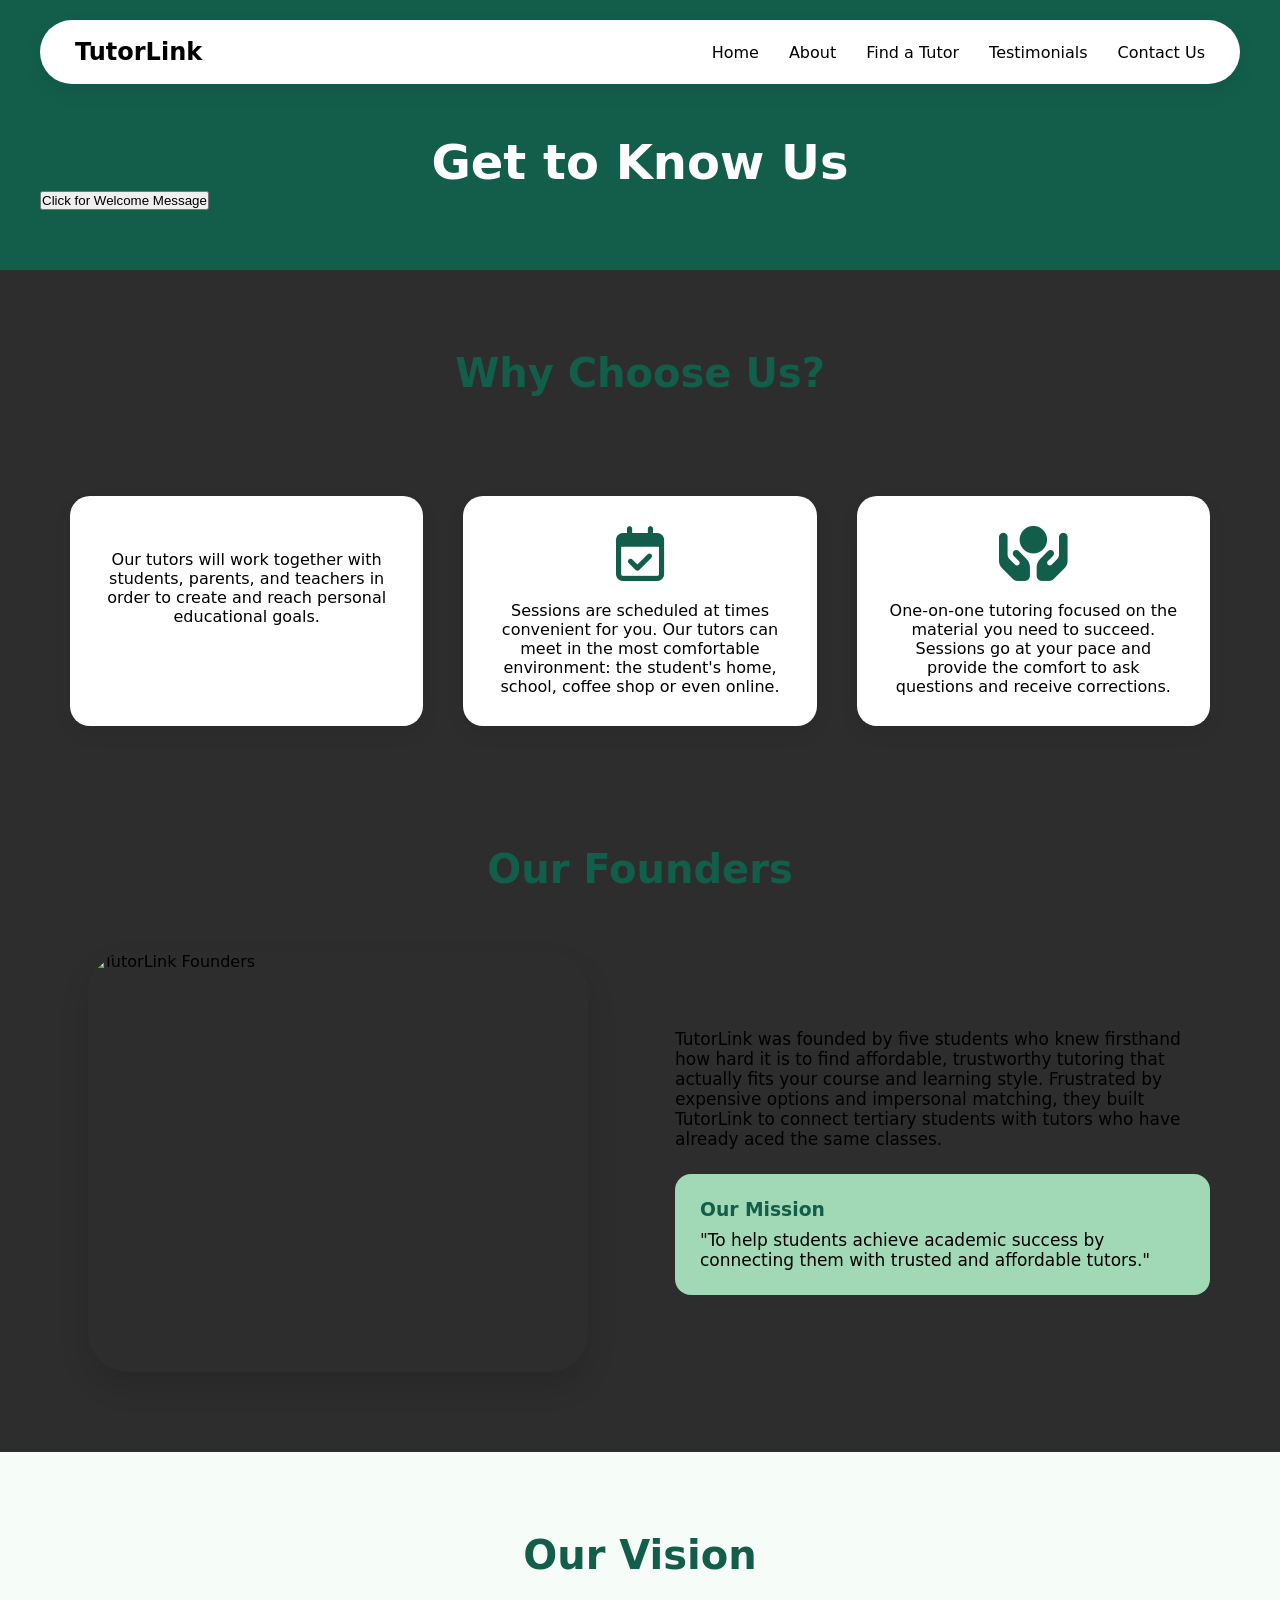
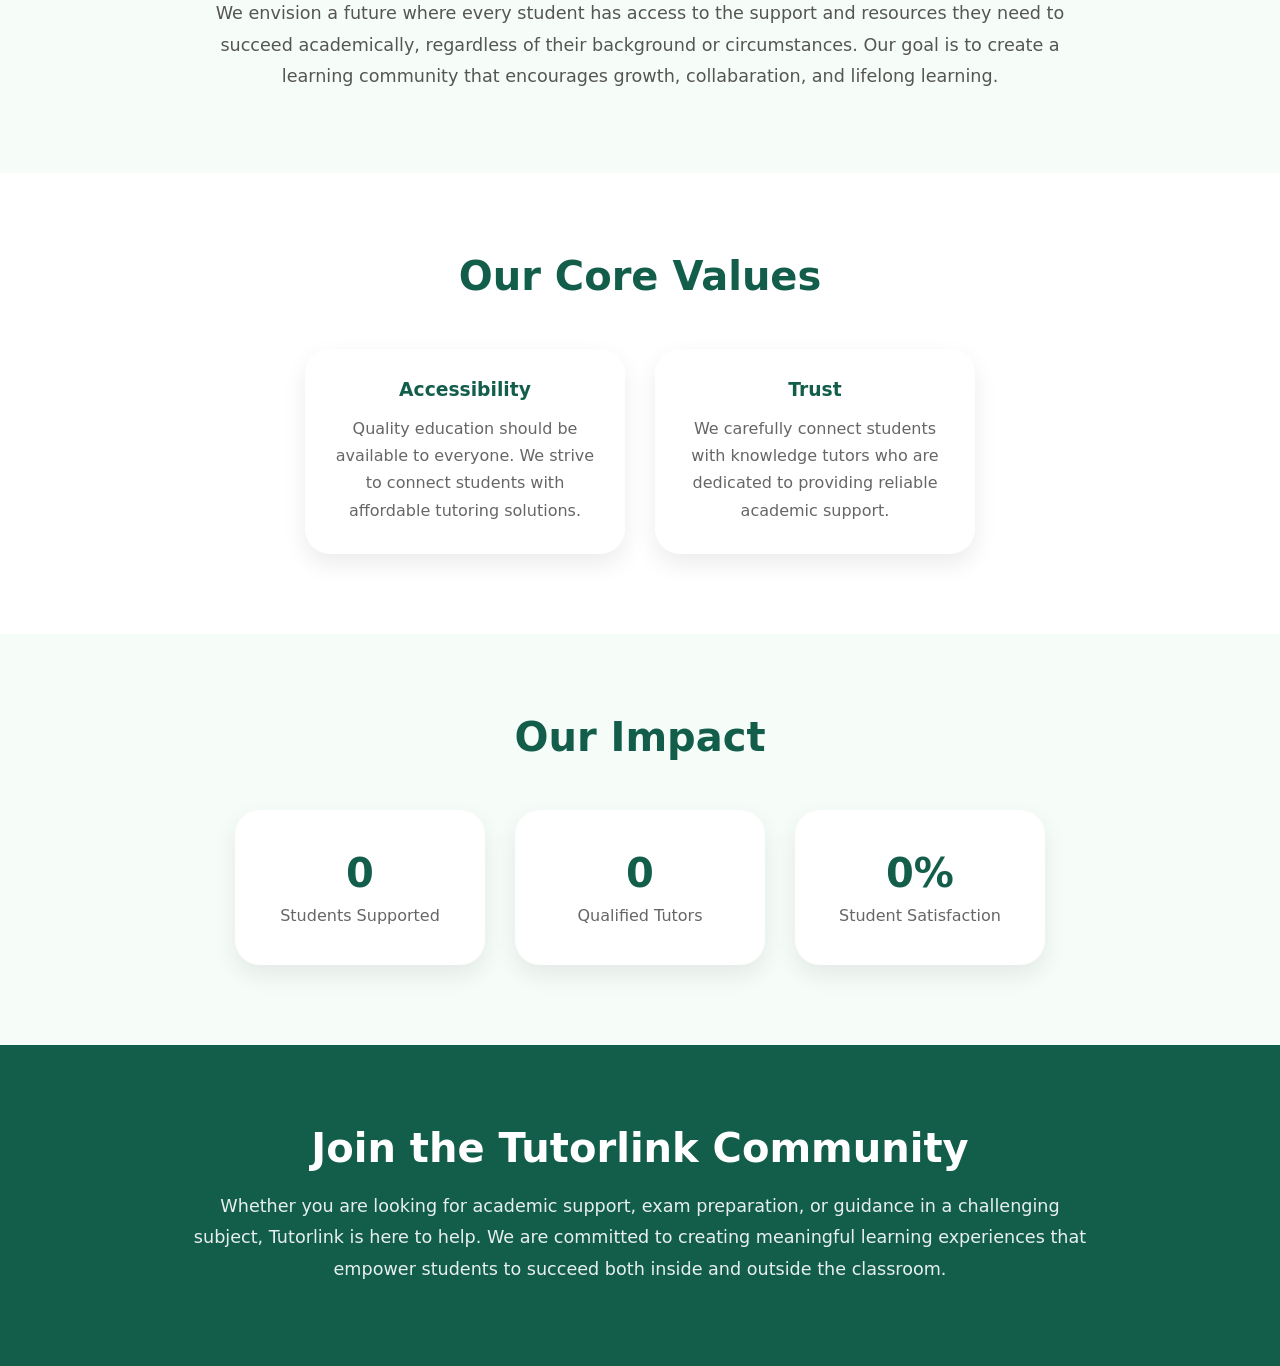
==== aboutUs.html @ 3f9f82fd "Updated aboutUs.html and style.css files" ====
<!doctype html>
<html lang="en">

<head>
  <meta charset="UTF-8" />
  <meta name="viewport" content="width=device-width, initial-scale=1.0" />
  <title>About Us - TutorLink</title>
  <link rel="stylesheet" href="css/style.css" />
  <link rel="stylesheet" href="https://cdnjs.cloudflare.com/ajax/libs/font-awesome/6.5.1/css/all.min.css" />
</head>

<body class="body-au">
  <!-- HEADER -->
  <header class="hero-au">
    <nav class="navbar-au">
      <div class="logo-au">TutorLink</div>

      <ul class="nav-links-au">
        <li><a href="index.html">Home</a></li>
        <li><a href="aboutUs.html">About</a></li>
        <li><a href="findATutor.html">Find a Tutor</a></li>
        <li><a href="testimonials.html">Testimonials</a></li>
        <li><a href="contactUs.html">Contact Us</a></li>
      </ul>
    </nav>

    <h1>Get to Know Us</h1>

    <button class="welcome-btn-au" onclick="showWelcome()">
      Click for Welcome Message
    </button>

  </header>

  <!-- WHY CHOOSE US -->
  <section class="why-us-au">
    <h2>Why Choose Us?</h2>


    <div class="feature-au">
      <i class="fa-solid fa-head-side-brain"></i>
      <p>
        Our tutors will work together with students, parents, and teachers
        in order to create and reach personal educational goals.
      </p>
    </div>

    <div class="feature-au">
      <i class="fa-regular fa-calendar-check"></i>
      <p>
        Sessions are scheduled at times convenient for you. Our tutors can
        meet in the most comfortable environment: the student's home,
        school, coffee shop or even online.
      </p>
    </div>

    <div class="feature-au">
      <i class="fa-solid fa-hands-holding-circle"></i>
      <p>
        One-on-one tutoring focused on the material you need to succeed.
        Sessions go at your pace and provide the comfort to ask questions
        and receive corrections.
      </p>
    </div>
    </div>
  </section>

  <!-- FOUNDERS -->
  <section class="founders-au">
    <h2>Our Founders</h2>

    <div class="founders-content-au">
      <div class="image-blob-au">
        <img src="C:\Users\Trainee\Pictures\660da7a9-98ba-413e-b1fc-060568a67aa6.jpg" alt="TutorLink Founders">
      </div>

      <div class="founder-text-au">
        <p>
          TutorLink was founded by five students who knew firsthand how hard
          it is to find affordable, trustworthy tutoring that actually fits
          your course and learning style. Frustrated by expensive options and
          impersonal matching, they built TutorLink to connect tertiary
          students with tutors who have already aced the same classes.
        </p>

        <div class="mission-box-au">
          <h3>Our Mission</h3>
          <p>
            "To help students achieve academic success by connecting them with
            trusted and affordable tutors."
          </p>
        </div>
      </div>
    </div>
  </section>

  <section class="vision-au hidden-au">
    <h2>Our Vision</h2>

    <p>
      We envision a future where every student has access to the support
      and resources they need to succeed academically, regardless of their
      background or circumstances. Our goal is to create a learning
      community that encourages growth, collabaration, and lifelong
      learning.
    </p>
  </section>

  <section class="values-au hidden-au">
    <h2>Our Core Values</h2>

    <div class="value-card-au" id="accessibility-au">
      <h3>Accessibility</h3>
      <p>
        Quality education should be available to everyone. We strive to
        connect students with affordable tutoring solutions.
      </p>
    </div>

    <div class="value-card-au" id="trust-au">
      <h3>Trust</h3>
      <p>
        We carefully connect students with knowledge tutors who are
        dedicated to providing reliable academic support.
      </p>
    </div>
  </section>

  <section class="impact-au">
    <h2>Our Impact</h2>

    <div class="stats-au">

      <div class="stat-au">
        <h3 id="students-au">0</h3>
        <p>Students Supported</p>
      </div>

      <div class="stat-au">
        <h3 id="tutors-au">0</h3>
        <p>Qualified Tutors</p>
      </div>

      <div class="stat-au">
        <h3 id="satisfaction-au">0%</h3>
        <p>Student Satisfaction</p>
      </div>

    </div>
  </section>

  <section class="about-closing-au">
    <h2>Join the Tutorlink Community</h2>
    <p>
      Whether you are looking for academic support, exam preparation, or
      guidance in a challenging subject, Tutorlink is here to help. We are
      committed to creating meaningful learning experiences that empower
      students to succeed both inside and outside the classroom.
    </p>
  </section>


  <!-- FOOTER -->
  <!-- <footer class="footer">

    <div class="footer-top">

      <div class="footer-column">
        <h4>Navigation</h4>
        <ul>
          <li><a href="index.html">Home</a></li>
          <li><a href="findATutor.html">Find a Tutor</a></li>
          <li><a href="aboutUs.html">About</a></li>
          <li><a href="testimonials.html">Testimonials</a></li>
          <li><a href="contactUs.html">Contact Us</a></li>
        </ul>
      </div>

      <div class="footer-logo">
        <img src="https://i.ibb.co/dJfjKT7J/Mon-15-06-2026-08-57-37-removebg-preview.png" alt="TutorLink Logo">
      </div>

      <div class="footer-column">
        <h4>FAQs</h4>
        <ul>
          <li><a href="contactUs.html">Support</a></li>
          <li><a href="findATutor.html">Tutoring</a></li>
          <li><a href="aboutUs.html">Company</a></li>
        </ul>
      </div>

    </div>
    <div class="footer-copyright">
      Copyright <span id="year"></span> • All Rights Reserved •
      <a href="#">Terms of Use</a> |
      <a href="#">Privacy Policy</a>
    </div>

  </footer> -->

  <script src="About us.js"></script>
</body>

</html>
---- css/style.css ----
/* Rushin */


/* Root Variables */

:root{
    --green-dark: #135E4B;
    --green-mid: #4CB572;
    --green-light: #A1D8B5;

    --white: #FFFFFF;
    --black: #000000;

    --text-body: #111111;

    --bg-card: #F6FDF8;
    --grey-6: #D9D9D9;

    --page-width: 1400px;
}

/* =========================
   GLOBAL STYLES
========================= */

*{
  margin:0;
  padding:0;
  box-sizing:border-box;
}

body-au{
  font-family:'Segoe UI',sans-serif;
  background:#f3f4f6;
  color:var(--text-body);
  line-height:1.7;
  margin: 0;
  padding: 0;
}

img-au{
  max-width:100%;
  display:block;
}

a{
  text-decoration:none;
}

/* =========================
   HERO + NAVBAR
========================= */

.hero-au{
  background:var(--green-dark);
  padding:20px 40px 60px;
}

.navbar-au{
  max-width:1200px;
  margin:auto;

  background:var(--white);

  display:flex;
  justify-content:space-between;
  align-items:center;

  padding:18px 35px;
  border-radius:50px;

  box-shadow:0 8px 20px rgba(0,0,0,0.08);
}

.logo-au{
  font-size:24px;
  font-weight:700;
  color:var(--black);
}

.nav-links-au{
  list-style:none;
  display:flex;
  gap:30px;
}

.nav-links-au a{
  color:var(--black);
  font-weight:500;
  transition:.3s ease;
}

.nav-links-au a:hover{
  color:var(--green-mid);
}

.hero-au h1{
  text-align:center;
  color:var(--white);
  font-size:3rem;
  margin-top:50px;
}

/* =========================
   WHY CHOOSE US
========================= */

.why-us-au{
  max-width:1200px;
  margin:auto;
  padding:80px 30px;
}

.why-us-au h2{
  text-align:center;
  color:var(--green-dark);
  font-size:2.5rem;
  margin-bottom:60px;
}

/* Fix missing wrapper in HTML */
.why-us-au{
  display:grid;
  grid-template-columns:repeat(3,1fr);
  gap:40px;
}

.why-us-au h2{
  grid-column:1/-1;
}

.feature-au{
  background:var(--white);
  padding:30px;
  border-radius:20px;

  text-align:center;

  transition:all .4s ease;

  box-shadow:0 8px 20px rgba(0,0,0,0.06);
}

.feature-au:hover{
  transform:translateY(-10px);

  box-shadow:
  0 15px 30px rgba(0,0,0,0.10),
  0 0 15px rgba(76,181,114,.25);
}

.feature-au i{
  font-size:55px;
  color:var(--green-dark);
  margin-bottom:20px;

  transition:.4s ease;
}

.feature-au:hover i{
  color:var(--green-mid);
  transform:scale(1.1);
}

.feature-au p{
  transition:.4s ease;
}

.feature-au:hover p{
  color:var(--green-dark);
  transform:translateY(-3px);
}

/* =========================
   FOUNDERS
========================= */

.founders-au{
  max-width:1200px;
  margin:auto;
  padding:40px 30px 80px;
}

.founders-au h2{
  text-align:center;
  color:var(--green-dark);
  font-size:2.5rem;
  margin-bottom:60px;
}

.founders-content-au{
  display:grid;
  grid-template-columns:1fr 1fr;
  gap:70px;
  align-items:center;
}

.image-blob-au{
  display:flex;
  justify-content:center;
}

.image-blob-au img{
  width:100%;
  max-width:500px;
  height:420px;
  object-fit:cover;

  border-radius:40px;

  box-shadow:0 15px 30px rgba(0,0,0,.12);
}

.founder-text-au p{
  font-size:17px;
}

.mission-box-au{
  margin-top:25px;

  background:var(--green-light);

  padding:25px;
  border-radius:16px;
}

.mission-box-au h3{
  color:var(--green-dark);
  margin-bottom:10px;
}

/* =========================
   FOOTER
========================= */

.footer {
  background: var(--green-mid);
  display: flex;
  justify-content: space-between;
  align-items: flex-start;
  padding: 1.3rem 3rem;
  font-family: "Segoe UI", Tahoma, Geneva, Verdana, sans-serif;
}

.footer-column {
  width: 180px;
}

.footer-column h4 {
  color: var(--white);
  font-size: 1rem;
  font-weight: 700;
  margin-bottom: 1rem;
  text-transform: uppercase;
}

.footer-column ul {
  list-style: none;
  padding: 0;
  margin: 0;
}

.footer-column li {
  margin-bottom: 1.3rem;
}

.footer-column a {
  color: var(--white);
  text-decoration: none;
  font-size: 0.9rem;
  font-weight: 500;
}

.footer-column a:hover {
  color: var(--green-dark);
}

.footer-logo {
  display: flex;
  justify-content: center;
  align-items: center;
}

.footer-logo img {
  width: 180px;
  height: auto;
}

.footer-top {
  display: flex;
  justify-content: center;
  align-items: flex-start;
  max-width: 1000px;
  gap: 100px;
}

.footer-copyright {
  text-align: center;
  margin-top: 1.5rem;
  padding-top: 1rem;
  border-top: 1px solid rgba(255,255,255,0.2);
  color: var(--white);
  font-size: 0.9rem;
}

.footer-copyright a {
  color: var(--white);
  text-decoration: none;
}

.footer-copyright a:hover {
  color: var(--green-dark);
}


/* =========================
   RESPONSIVE
========================= */

@media(max-width:900px){

  .navbar-au{
    flex-direction:column;
    gap:15px;
    border-radius:20px;
  }

  .nav-links-au{
    flex-wrap:wrap;
    justify-content:center;
  }

  .why-us-au{
    grid-template-columns:1fr;
  }

  .founders-content-au{
    grid-template-columns:1fr;
    text-align:center;
  }

  .image-blob-au img{
    height:auto;
  }

  .footer{
    flex-direction:column;
    gap:25px;
    text-align:center;
  }

  .hero-au h1{
    font-size:2.2rem;
  }
}

/* =========================
   SHARED SECTION STYLING
========================= */

.vision-au,
.values-au,
.impact-au,
.about-closing-au {
  padding: 80px 10%;
  text-align: center;
}

.vision-au h2,
.values-au h2,
.impact-au h2,
.about-closing-au h2 {
  color: #135E4B;
  font-size: 2.5rem;
  margin-bottom: 20px;
}

.vision-au p,
.about-closing-au p {
  max-width: 900px;
  margin: 0 auto;
  color: #555;
  line-height: 1.8;
  font-size: 1.1rem;
}

/* =========================
   VISION
========================= */

.vision-au {
  background: #F6FDF8;
}

/* =========================
   VALUES CARDS
========================= */

.values-au {
  background: white;
}

.values-au {
  display: flex;
  flex-wrap: wrap;
  justify-content: center;
  gap: 30px;
}

.values-au h2 {
  width: 100%;
}

.value-card-au {
  width: 320px;
  background: white;
  padding: 30px;
  border-radius: 25px;
  box-shadow: 0 10px 25px rgba(0,0,0,0.08);
  transition: 0.4s ease;
  cursor: pointer;
}

.value-card-au:hover {
  transform: translateY(-10px);
  background: #135E4B;
}

.value-card-au h3 {
  color: #135E4B;
  margin-bottom: 15px;
  transition: 0.4s;
}

.value-card-au p {
  color: #666;
  line-height: 1.7;
  transition: 0.4s;
}

.value-card-au:hover h3,
.value-card-au:hover p {
  color: white;
}

/* =========================
   IMPACT CARDS
========================= */

.impact-au {
  background: #F6FDF8;
}

.stats-au {
  display: flex;
  justify-content: center;
  gap: 30px;
  flex-wrap: wrap;
  margin-top: 50px;
}

.stat-au {
  width: 250px;
  background: white;
  padding: 40px 20px;
  border-radius: 25px;
  box-shadow: 0 10px 25px rgba(0,0,0,0.08);
  transition: 0.4s ease;
}

.stat-au:hover {
  transform: translateY(-10px);
  background: #4CB572;
}

.stat-au h3 {
  color: #135E4B;
  font-size: 2.5rem;
  margin-bottom: 10px;
  transition: 0.4s;
}

.stat-au p {
  color: #666;
  transition: 0.4s;
}

.stat-au:hover h3,
.stat-au:hover p {
  color: white;
}

/* =========================
   CLOSING SECTION
========================= */

.about-closing-au {
  background: #135E4B;
  color: white;
}

.about-closing-au h2 {
  color: white;
}

.about-closing-au p {
  color: rgba(255,255,255,0.9);
}

/* =========================
   RESPONSIVE
========================= */

@media (max-width: 768px) {
  .value-card-au,
  .stat-au {
    width: 100%;
    max-width: 400px;
  }

  .vision-au,
  .values-au,
  .impact-au,
  .about-closing-au {
    padding: 60px 8%;
  }

  .vision-au h2,
  .values-au h2,
  .impact-au h2,
  .about-closing-au h2 {
    font-size: 2rem;
  }
}

.value-card-au.active {
  background: #135E4B;
  color: white;
  transform: translateY(-10px);
}

.zoom-au {
  transform: scale(1.1);
  transition: 0.4s;
}



/* Angela */



/* Adam */

/* ─── Reset & Base ─── */
*, *::before, *::after {
  box-sizing: border-box;
  margin: 0;
  padding: 0;
}

body {
  font-family: 'Segoe UI', system-ui, Arial, sans-serif;
  background-color: #2d2d2d;
  min-height: 100vh;
  display: flex;
  flex-direction: column;
}

a {
  text-decoration: none;
  color: inherit;
}

ul {
  list-style: none;
}

/* ─── NAVBAR ─── */
.navbar {
  background-color: #7fcba6;
  padding: 18px 50px 0;
}

.nav-inner {
  background: #ffffff;
  border-radius: 50px;
  display: flex;
  align-items: center;
  justify-content: space-between;
  padding: 14px 30px;
}

.nav-logo {
  font-weight: 800;
  font-size: 1rem;
  color: #0c2117;
  letter-spacing: 0.5px;
}

.nav-links {
  display: flex;
  gap: 30px;
}

.nav-links a {
  font-size: 0.9rem;
  font-weight: 500;
  color: #1a1a1a;
  transition: color 0.2s ease;
}

.nav-links a:hover {
  color: #1e7550;
}

/* Active page link — set by JavaScript */
.nav-active {
  color: #1e7550 !important;
  font-weight: 700 !important;
}

/* ─── HERO SECTION ─── */
main {
  flex: 1;
}

.hero {
  background-color: #7fcba6;
  display: flex;
  align-items: center;
  justify-content: space-between;
  padding: 60px 80px 80px;
  min-height: 480px;
}

.hero-content {
  flex: 0 0 auto;
  max-width: 460px;
}

.hero-heading {
  font-size: 2.8rem;
  font-weight: 900;
  color: #0c2117;
  line-height: 1.2;
  margin-bottom: 22px;
}

.hero-sub-line {
  display: block;
}

.hero-accent {
  color: #1a6b45;
}

.hero-paragraph {
  font-family: 'Inter', 'Segoe UI', sans-serif;
  font-size: 0.92rem;
  color: #0c2117;
  line-height: 1.65;
  margin-bottom: 30px;
  max-width: 400px;
}

/* ─── BUTTONS ─── */
.hero-buttons {
  display: flex;
  gap: 14px;
  align-items: center;
}

.btn-primary {
  background-color: #0c3524;
  color: #ffffff;
  border: none;
  padding: 13px 30px;
  border-radius: 50px;
  font-size: 0.9rem;
  font-weight: 600;
  cursor: pointer;
  transition: background-color 0.2s ease;
}

.btn-primary:hover {
  background-color: #092b1c;
}

.btn-outline {
  background-color: #a8dbc0;
  color: #0c3524;
  border: 2.5px solid #0c3524;
  padding: 11px 28px;
  border-radius: 50px;
  font-size: 0.9rem;
  font-weight: 600;
  cursor: pointer;
  transition: background-color 0.2s ease;
}

.btn-outline:hover {
  background-color: rgba(12, 53, 36, 0.08);
}

/* ─── HERO IMAGE PLACEHOLDER ─── */
@keyframes float-glow {
  0% {
    transform: translateY(0);
    box-shadow: 0 8px 24px rgba(0, 0, 0, 0.1), 0 0 0 0 rgba(255, 255, 255, 0.4);
  }
  50% {
    transform: translateY(-12px);
    box-shadow: 0 16px 32px rgba(0, 0, 0, 0.15), 0 0 20px 8px rgba(255, 255, 255, 0.2);
  }
  100% {
    transform: translateY(0);
    box-shadow: 0 8px 24px rgba(0, 0, 0, 0.1), 0 0 0 0 rgba(255, 255, 255, 0);
  }
}

@keyframes float-bubble {
  0% {
    transform: scale(1) translate(0, 0) rotate(0deg);
  }
  33% {
    transform: scale(1.05) translate(15px, -15px) rotate(3deg);
  }
  66% {
    transform: scale(0.95) translate(-15px, 15px) rotate(-3deg);
  }
  100% {
    transform: scale(1) translate(0, 0) rotate(0deg);
  }
}

.hero-image-placeholder {
  flex: 0 0 auto;
  width: 500px;
  height: 380px;
  display: flex;
  align-items: center;
  justify-content: center;
  background-color: rgba(255, 255, 255, 0.18);
  border-radius: 12px;
  box-shadow: 0 8px 24px rgba(0, 0, 0, 0.1);
  animation: float-glow 6s ease-in-out infinite;
  transition: transform 0.3s ease;
  position: relative;
  z-index: 1;
}

.hero-image-placeholder::before {
  content: "";
  position: absolute;
  top: -30px;
  left: -30px;
  right: -30px;
  bottom: -30px;
  background: linear-gradient(135deg, rgba(255, 255, 255, 0.4), rgba(255, 255, 255, 0.05));
  z-index: -1;
  animation: float-bubble 12s infinite ease-in-out;
  border: 2px solid rgba(255, 255, 255, 0.3);
  border-radius: 12px;
}

.hero-image-placeholder:hover {
  animation-play-state: paused;
  transform: translateY(-5px) scale(1.02);
}

/* Real group photo — fills the box when a src is provided */
.group-photo {
  width: 100%;
  height: 100%;
  object-fit: cover;
  border-radius: 10px;
  display: none;         /* hidden while src is empty */
}

/* Show the real image as soon as src is not empty */
.group-photo[src]:not([src=""]) {
  display: block;
}

/* Fallback label — visible while no real image is set */
.placeholder-label {
  font-size: 1.6rem;
  font-weight: 900;
  color: #0c2117;
  text-align: center;
  letter-spacing: 1px;
  line-height: 1.3;
}

/* Hide the label once a real image is loaded */
.group-photo[src]:not([src=""]) ~ .placeholder-label {
  display: none;
}

/* ─── FOOTER ─── */
footer {
  background-color: #5cb874; /* Matches the green from the image */
  color: #ffffff;
  font-family: 'Inter', 'Segoe UI', sans-serif;
}

.footer {
  display: flex;
  justify-content: space-around;
  align-items: flex-start;
  padding: 50px 80px 30px;
}

.footer-column h4 {
  font-size: 0.9rem;
  font-weight: 800;
  margin-bottom: 20px;
  text-transform: uppercase;
  letter-spacing: 1px;
}

.footer-column ul {
  display: flex;
  flex-direction: column;
  gap: 15px;
}

.footer-column ul li a {
  font-size: 0.9rem;
  font-weight: 500;
  transition: opacity 0.2s ease;
}

.footer-column ul li a:hover {
  opacity: 0.8;
}

.footer-logo img {
  max-width: 180px;
  height: auto;
}

.copyright {
  text-align: center;
  padding: 20px;
  font-size: 0.9rem;
  font-weight: 600;
  color: #0c2117;
  border-top: 1px solid rgba(255, 255, 255, 0.3);
}

.copyright a {
  color: #1a6b45;
  transition: opacity 0.2s ease;
}

.copyright a:hover {
  opacity: 0.8;
}


/* --- Mobile Responsiveness --- */
@media (max-width: 768px) {
  /* Navbar */
  .navbar {
    padding: 15px 20px 0;
  }
  
  .nav-inner {
    flex-direction: column;
    padding: 15px 20px;
    gap: 15px;
  }
  
  .nav-links {
    flex-wrap: wrap;
    justify-content: center;
    gap: 15px;
  }
  
  /* Hero Section */
  .hero {
    flex-direction: column;
    padding: 40px 20px 60px;
    text-align: center;
    gap: 40px;
  }
  
  .hero-content {
    display: flex;
    flex-direction: column;
    align-items: center;
  }
  
  .hero-heading {
    font-size: 2.2rem;
  }
  
  .hero-buttons {
    justify-content: center;
    flex-wrap: wrap;
  }

  .hero-image-placeholder {
    max-width: 100%;
  }
  
  /* Footer */
  .footer {
    padding: 3rem 2rem 2rem;
    flex-direction: column;
    align-items: center;
    text-align: center;
    gap: 2.5rem;
  }

  .footer-logo {
    margin-top: 0;
  }

  .copyright {
    font-size: 0.8rem;
    padding: 1.5rem 1rem;
    line-height: 1.6;
  }
}

/* Nikita */



/* Lukho */
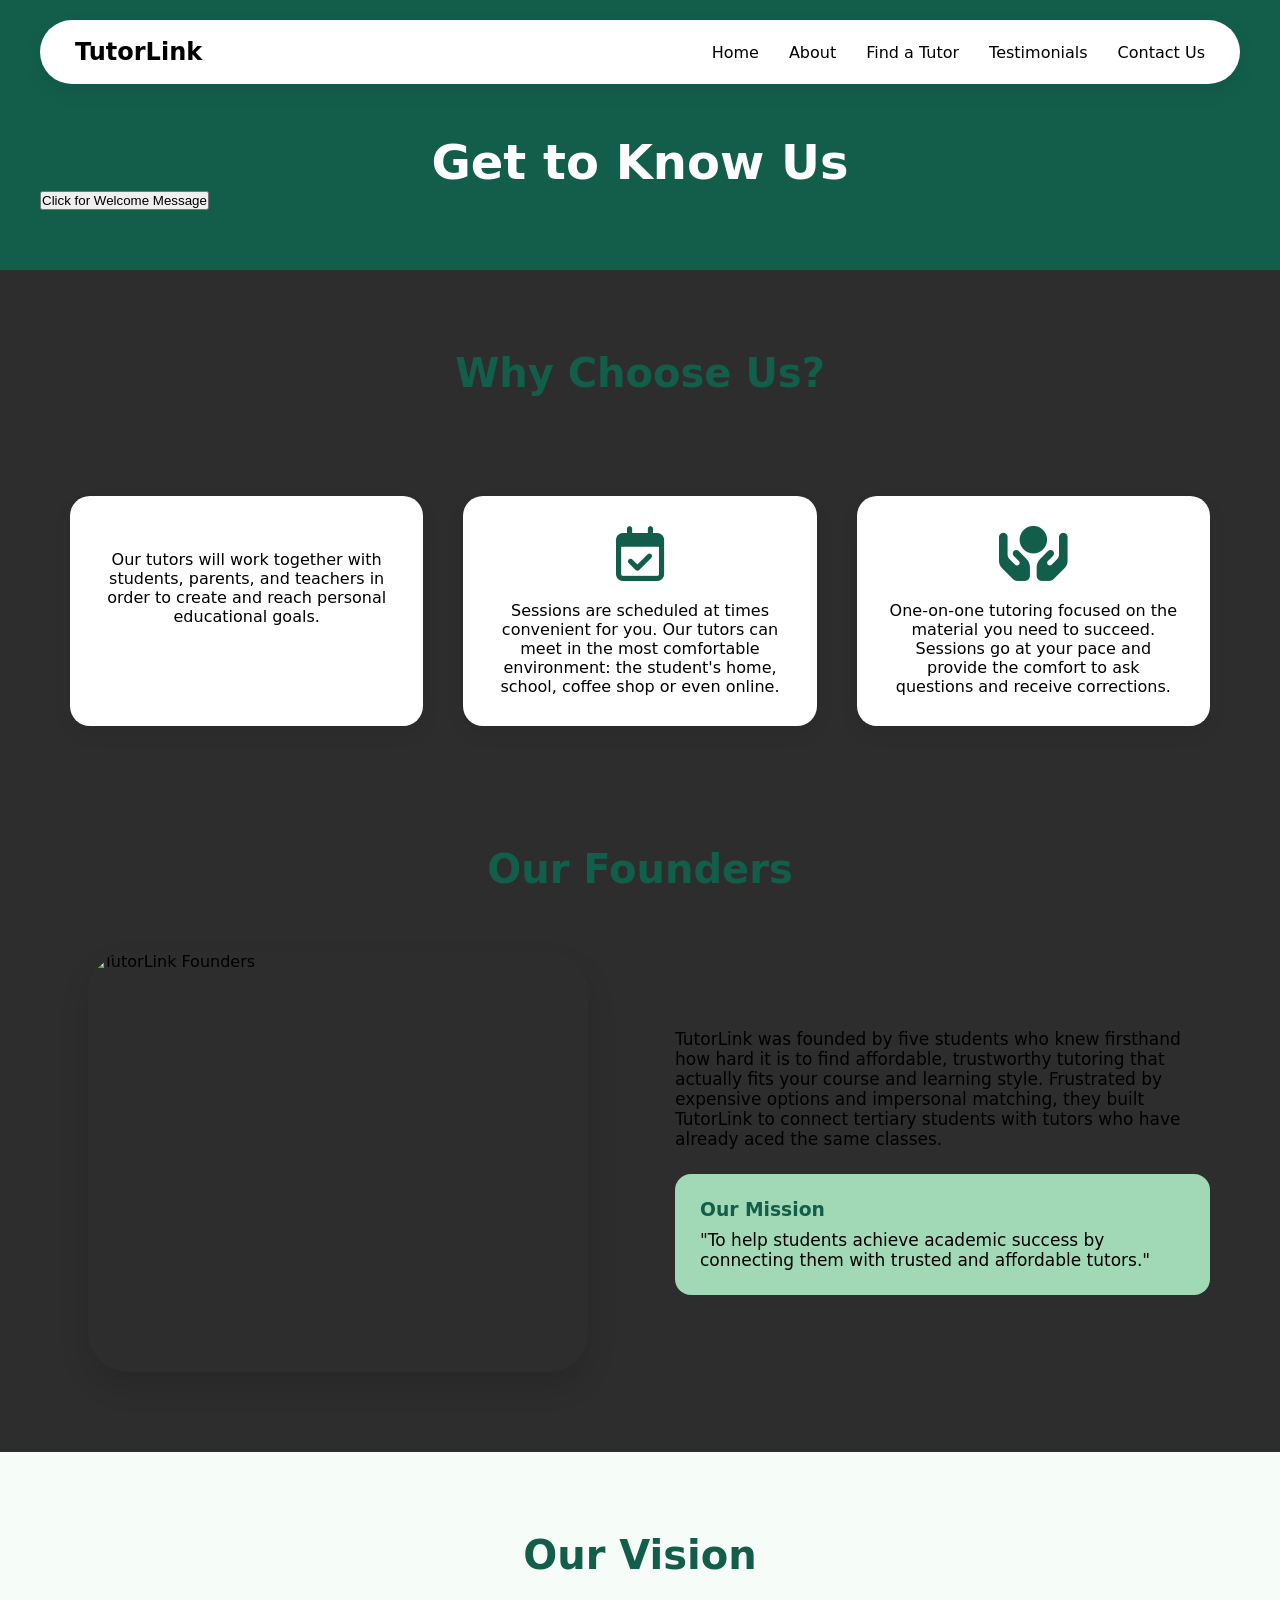
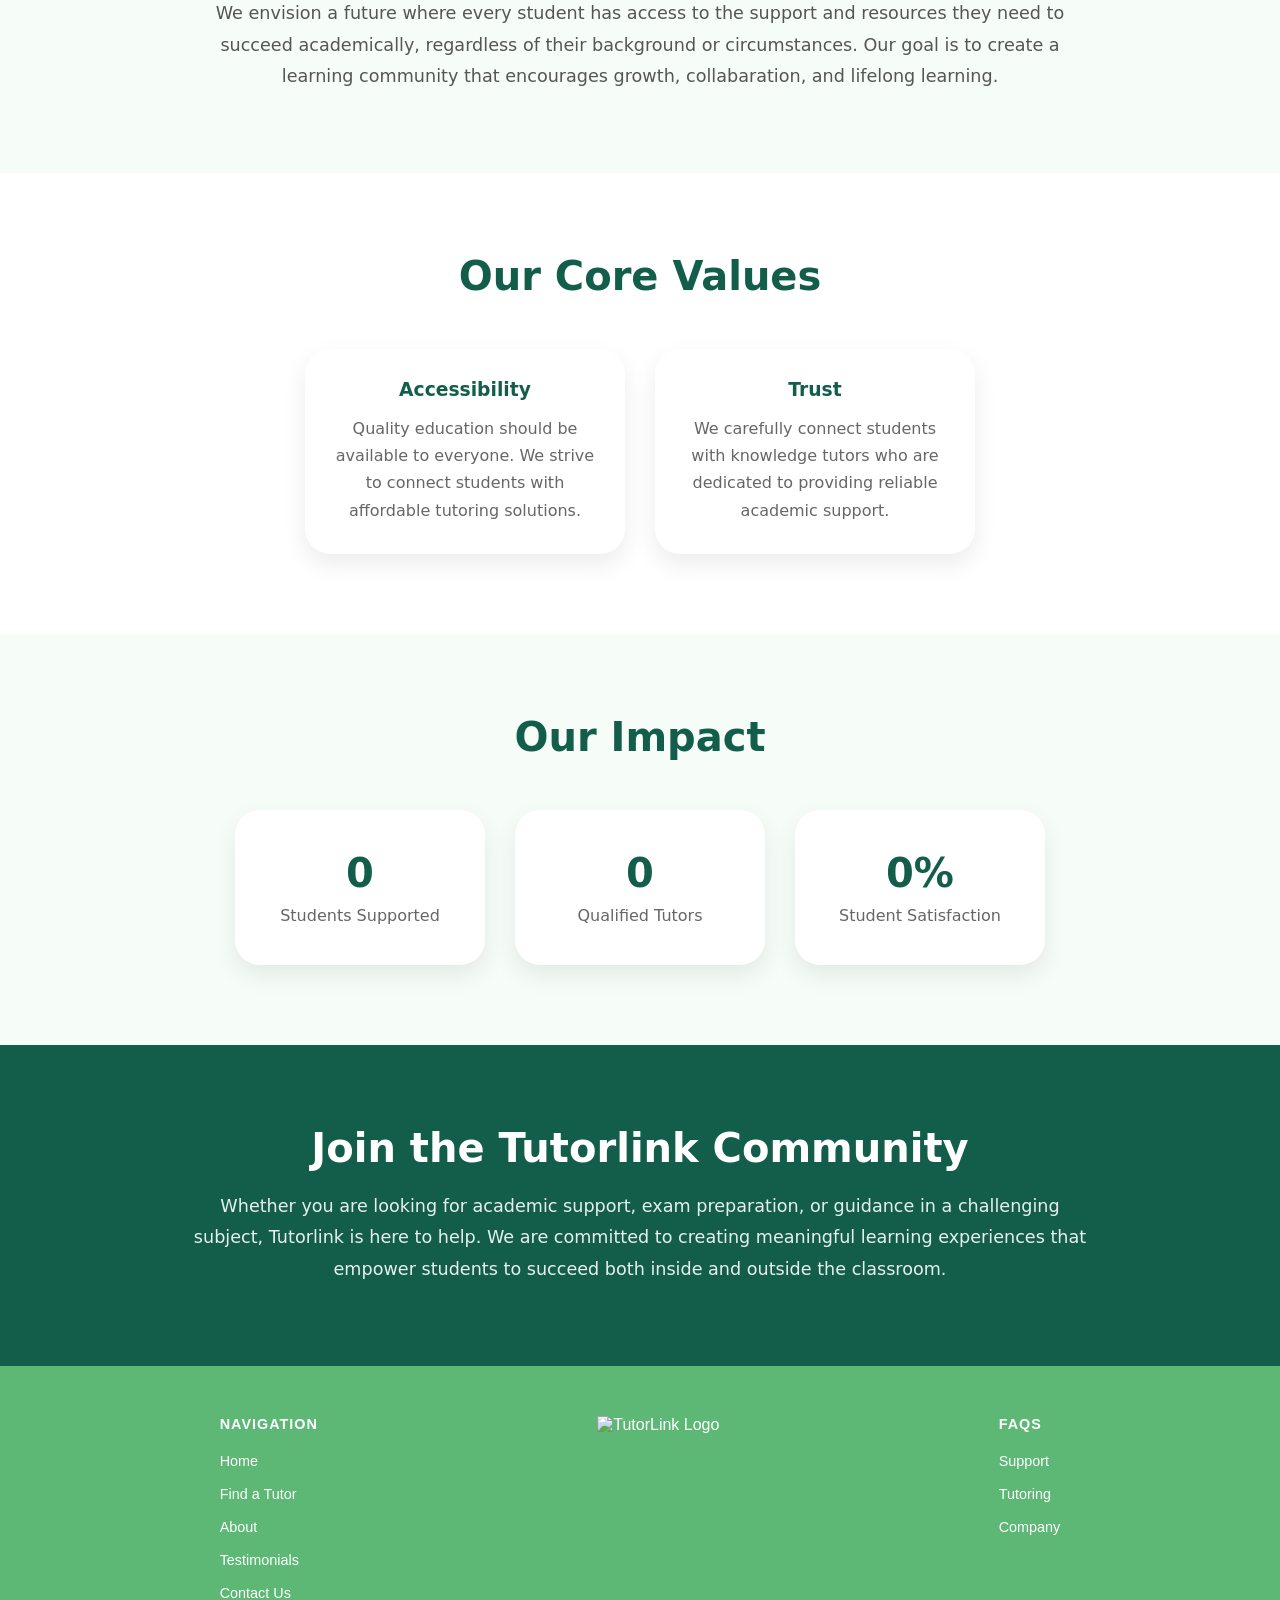
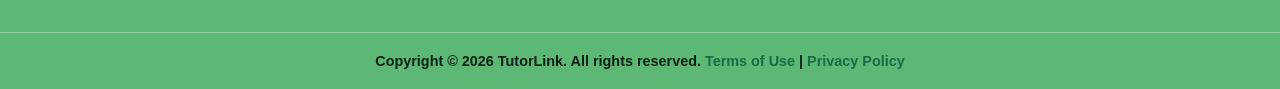
==== commit 5f961a1d: "Updated footer and media queries" ====
--- a/aboutUs.html
+++ b/aboutUs.html
@@ -161,6 +161,46 @@
 
 
   <!-- FOOTER -->
+
+  <footer>
+      <div class="footer">
+
+        <div class="footer-column">
+          <h4>NAVIGATION</h4>
+          <ul>
+            <li><a href="index.html">Home</a></li>
+            <li><a href="findATutor.html">Find a Tutor</a></li>
+            <li><a href="aboutUs.html">About</a></li>
+            <li><a href="testimonials.html">Testimonials</a></li>
+            <li><a href="contactUs.html">Contact Us</a></li>
+          </ul>
+        </div>
+
+        <!-- Logo in the middle -->
+        <div class="footer-logo">
+          <img src="https://i.ibb.co/dJfjKT7J/Mon-15-06-2026-08-57-37-removebg-preview.png" alt="TutorLink Logo">
+        </div>
+
+        <div class="footer-column">
+          <h4>FAQs</h4>
+          <ul>
+            <li><a href="contactUs.html">Support</a></li>
+            <li><a href="findATutor.html">Tutoring</a></li>
+            <li><a href="aboutUs.html">Company</a></li>
+          </ul>
+        </div>
+
+      </div>
+
+      <div class="copyright">
+        <p>
+          Copyright &copy; 2026 TutorLink. All rights reserved.
+          <span><a href="#">Terms of Use</a></span> |
+          <span><a href="#">Privacy Policy</a></span>
+        </p>
+      </div>
+    </footer>
+    
   <!-- <footer class="footer">
 
     <div class="footer-top">
--- a/css/style.css
+++ b/css/style.css
@@ -231,9 +231,71 @@
 
 /* =========================
    FOOTER
-========================= */
+=========================  */
+
+ footer {
+  background-color: #5cb874; /*Matches the green from the image */
+  color: #ffffff;
+  font-family: 'Inter', 'Segoe UI', sans-serif;
+}
 
 .footer {
+  display: flex;
+  justify-content: space-around;
+  align-items: center;
+  padding: 50px 80px 30px;
+}
+
+.footer-column h4 {
+  font-size: 0.9rem;
+  font-weight: 800;
+  margin-bottom: 20px;
+  text-transform: uppercase;
+  letter-spacing: 1px;
+}
+
+.footer-column ul {
+  display: flex;
+  flex-direction: column;
+  gap: 15px;
+}
+
+.footer-column ul li a {
+  font-size: 0.9rem;
+  font-weight: 500;
+  transition: opacity 0.2s ease;
+}
+
+.footer-column ul li a:hover {
+  opacity: 0.8;
+}
+
+.footer-logo img {
+  max-width: 180px;
+  height: auto;
+}
+
+.copyright {
+  text-align: center;
+  padding: 20px;
+  font-size: 0.9rem;
+  font-weight: 600;
+  color: #0c2117;
+  border-top: 1px solid rgba(255, 255, 255, 0.3);
+}
+
+.copyright a {
+  color: #1a6b45;
+  transition: opacity 0.2s ease;
+}
+
+.copyright a:hover {
+  opacity: 0.8;
+}
+
+
+
+/* .footer {
   background: var(--green-mid);
   display: flex;
   justify-content: space-between;
@@ -310,7 +372,7 @@
 
 .footer-copyright a:hover {
   color: var(--green-dark);
-}
+} */
 
 
 /* =========================
@@ -343,11 +405,29 @@
     height:auto;
   }
 
-  .footer{
+  .footer {
+    padding: 3rem 2rem 2rem;
+    flex-direction: column;
+    align-items: center;
+    text-align: center;
+    gap: 2.5rem;
+  }
+
+  .footer-logo {
+    margin-top: 0;
+  }
+
+  .copyright {
+    font-size: 0.8rem;
+    padding: 1.5rem 1rem;
+    line-height: 1.6;
+  }
+  
+  /* .footer{
     flex-direction:column;
     gap:25px;
     text-align:center;
-  }
+  } */
 
   .hero-au h1{
     font-size:2.2rem;
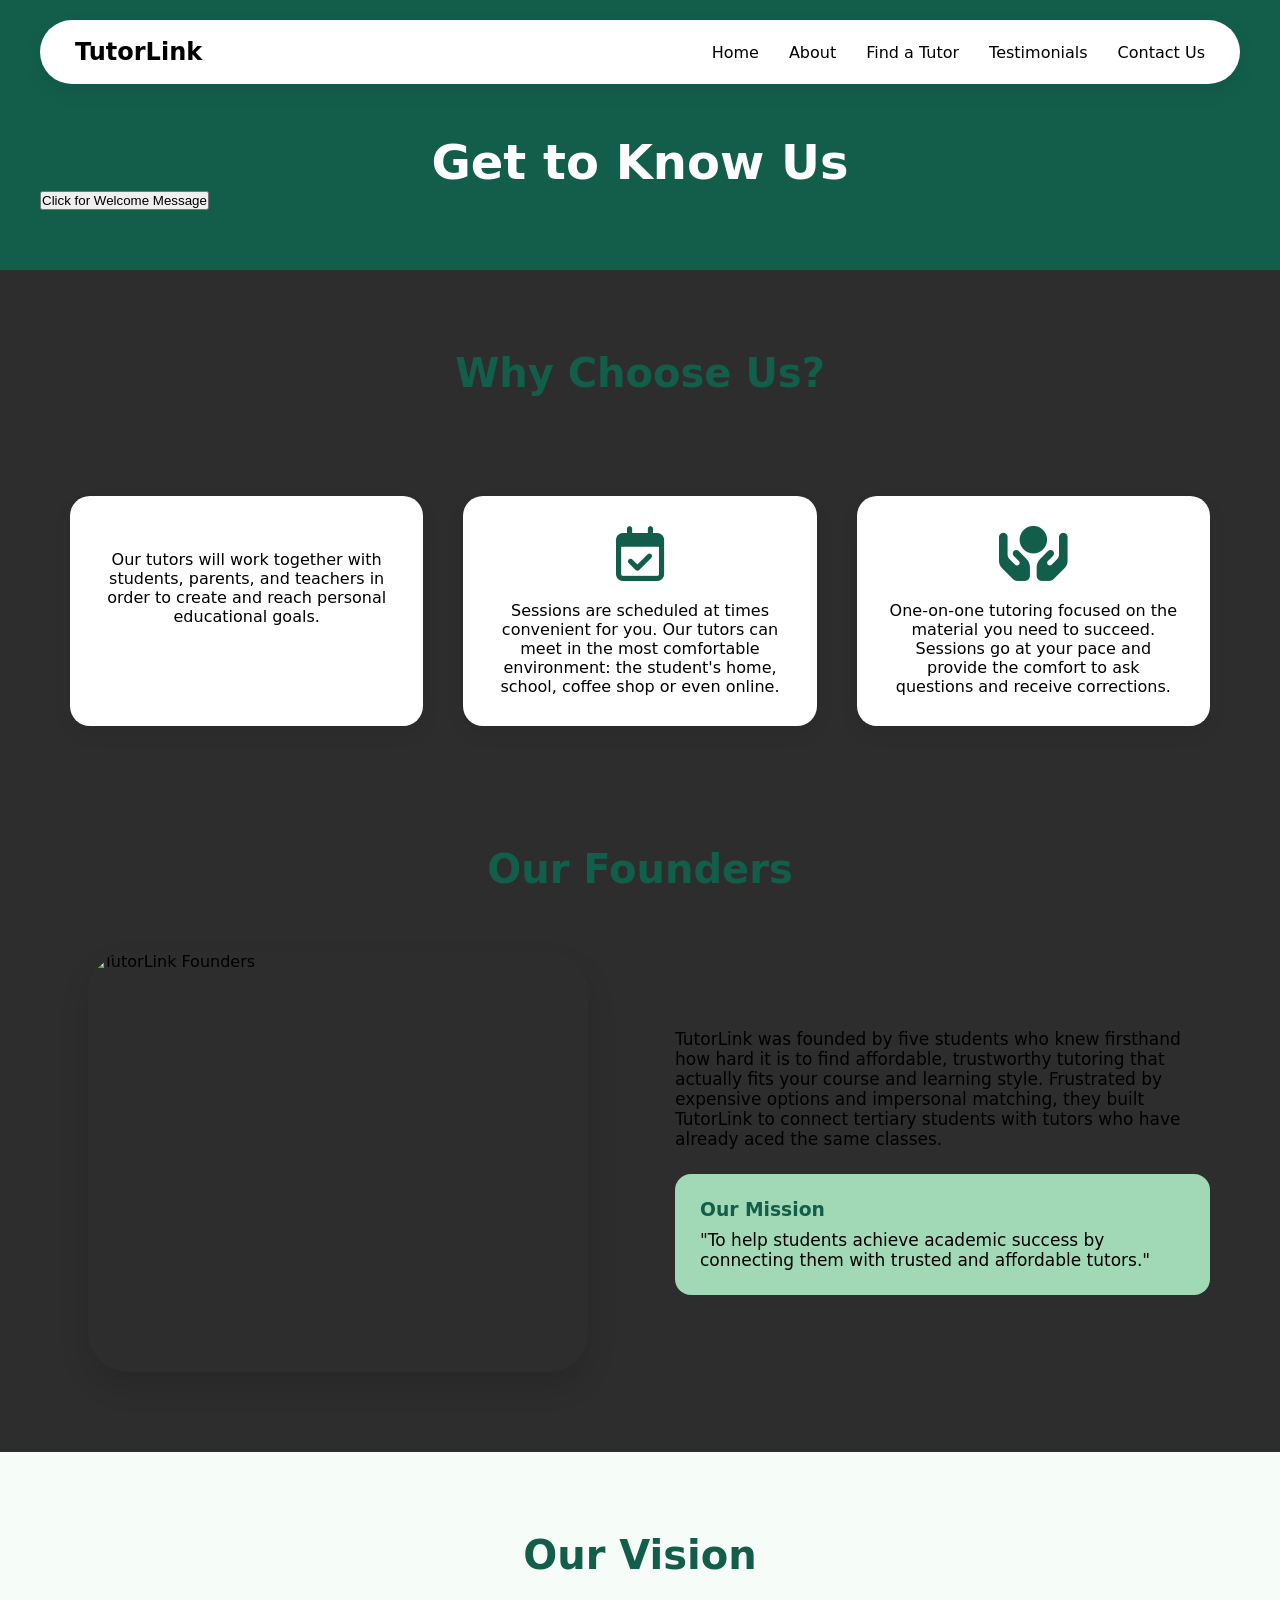
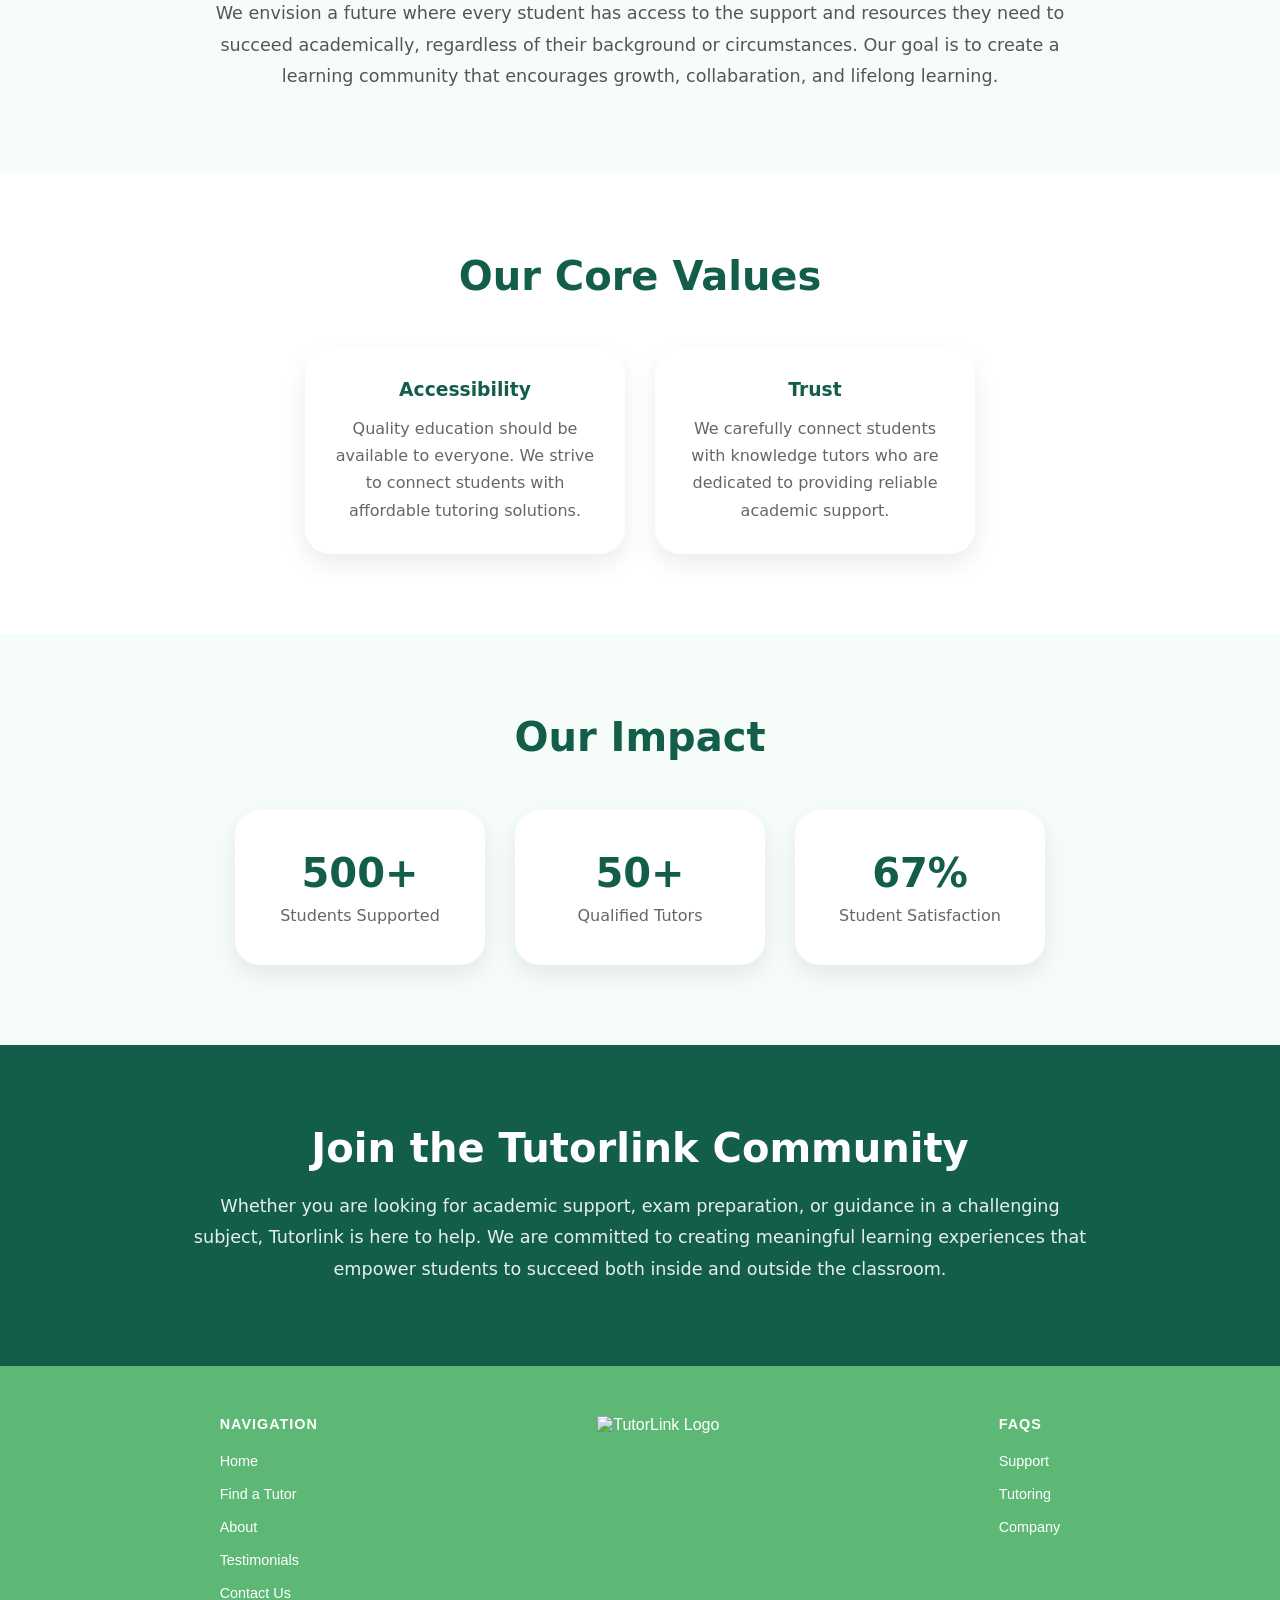
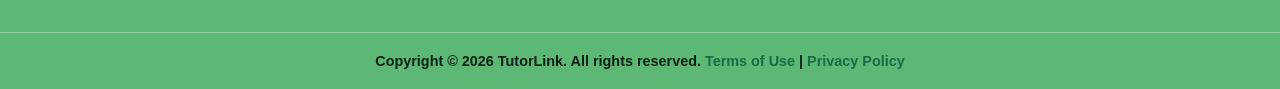
==== commit 0eee3091: "Updated files" ====
--- a/aboutUs.html
+++ b/aboutUs.html
@@ -71,7 +71,7 @@
 
     <div class="founders-content-au">
       <div class="image-blob-au">
-        <img src="C:\Users\Trainee\Pictures\660da7a9-98ba-413e-b1fc-060568a67aa6.jpg" alt="TutorLink Founders">
+       <img src="https://i.ibb.co/wFwmfQVc/660da7a9-98ba-413e-b1fc-060568a67aa6.jpg" alt="TutorLink Founders">
       </div>
 
       <div class="founder-text-au">
@@ -197,6 +197,7 @@
           Copyright &copy; 2026 TutorLink. All rights reserved.
           <span><a href="#">Terms of Use</a></span> |
           <span><a href="#">Privacy Policy</a></span>
+          <!-- <span id="year"></span> -->
         </p>
       </div>
     </footer>
@@ -238,7 +239,7 @@
 
   </footer> -->
 
-  <script src="About us.js"></script>
+  <script src="javascript/script.js"></script>
 </body>
 
 </html>
--- a/css/style.css
+++ b/css/style.css
@@ -292,88 +292,6 @@
 .copyright a:hover {
   opacity: 0.8;
 }
-
-
-
-/* .footer {
-  background: var(--green-mid);
-  display: flex;
-  justify-content: space-between;
-  align-items: flex-start;
-  padding: 1.3rem 3rem;
-  font-family: "Segoe UI", Tahoma, Geneva, Verdana, sans-serif;
-}
-
-.footer-column {
-  width: 180px;
-}
-
-.footer-column h4 {
-  color: var(--white);
-  font-size: 1rem;
-  font-weight: 700;
-  margin-bottom: 1rem;
-  text-transform: uppercase;
-}
-
-.footer-column ul {
-  list-style: none;
-  padding: 0;
-  margin: 0;
-}
-
-.footer-column li {
-  margin-bottom: 1.3rem;
-}
-
-.footer-column a {
-  color: var(--white);
-  text-decoration: none;
-  font-size: 0.9rem;
-  font-weight: 500;
-}
-
-.footer-column a:hover {
-  color: var(--green-dark);
-}
-
-.footer-logo {
-  display: flex;
-  justify-content: center;
-  align-items: center;
-}
-
-.footer-logo img {
-  width: 180px;
-  height: auto;
-}
-
-.footer-top {
-  display: flex;
-  justify-content: center;
-  align-items: flex-start;
-  max-width: 1000px;
-  gap: 100px;
-}
-
-.footer-copyright {
-  text-align: center;
-  margin-top: 1.5rem;
-  padding-top: 1rem;
-  border-top: 1px solid rgba(255,255,255,0.2);
-  color: var(--white);
-  font-size: 0.9rem;
-}
-
-.footer-copyright a {
-  color: var(--white);
-  text-decoration: none;
-}
-
-.footer-copyright a:hover {
-  color: var(--green-dark);
-} */
-
 
 /* =========================
    RESPONSIVE
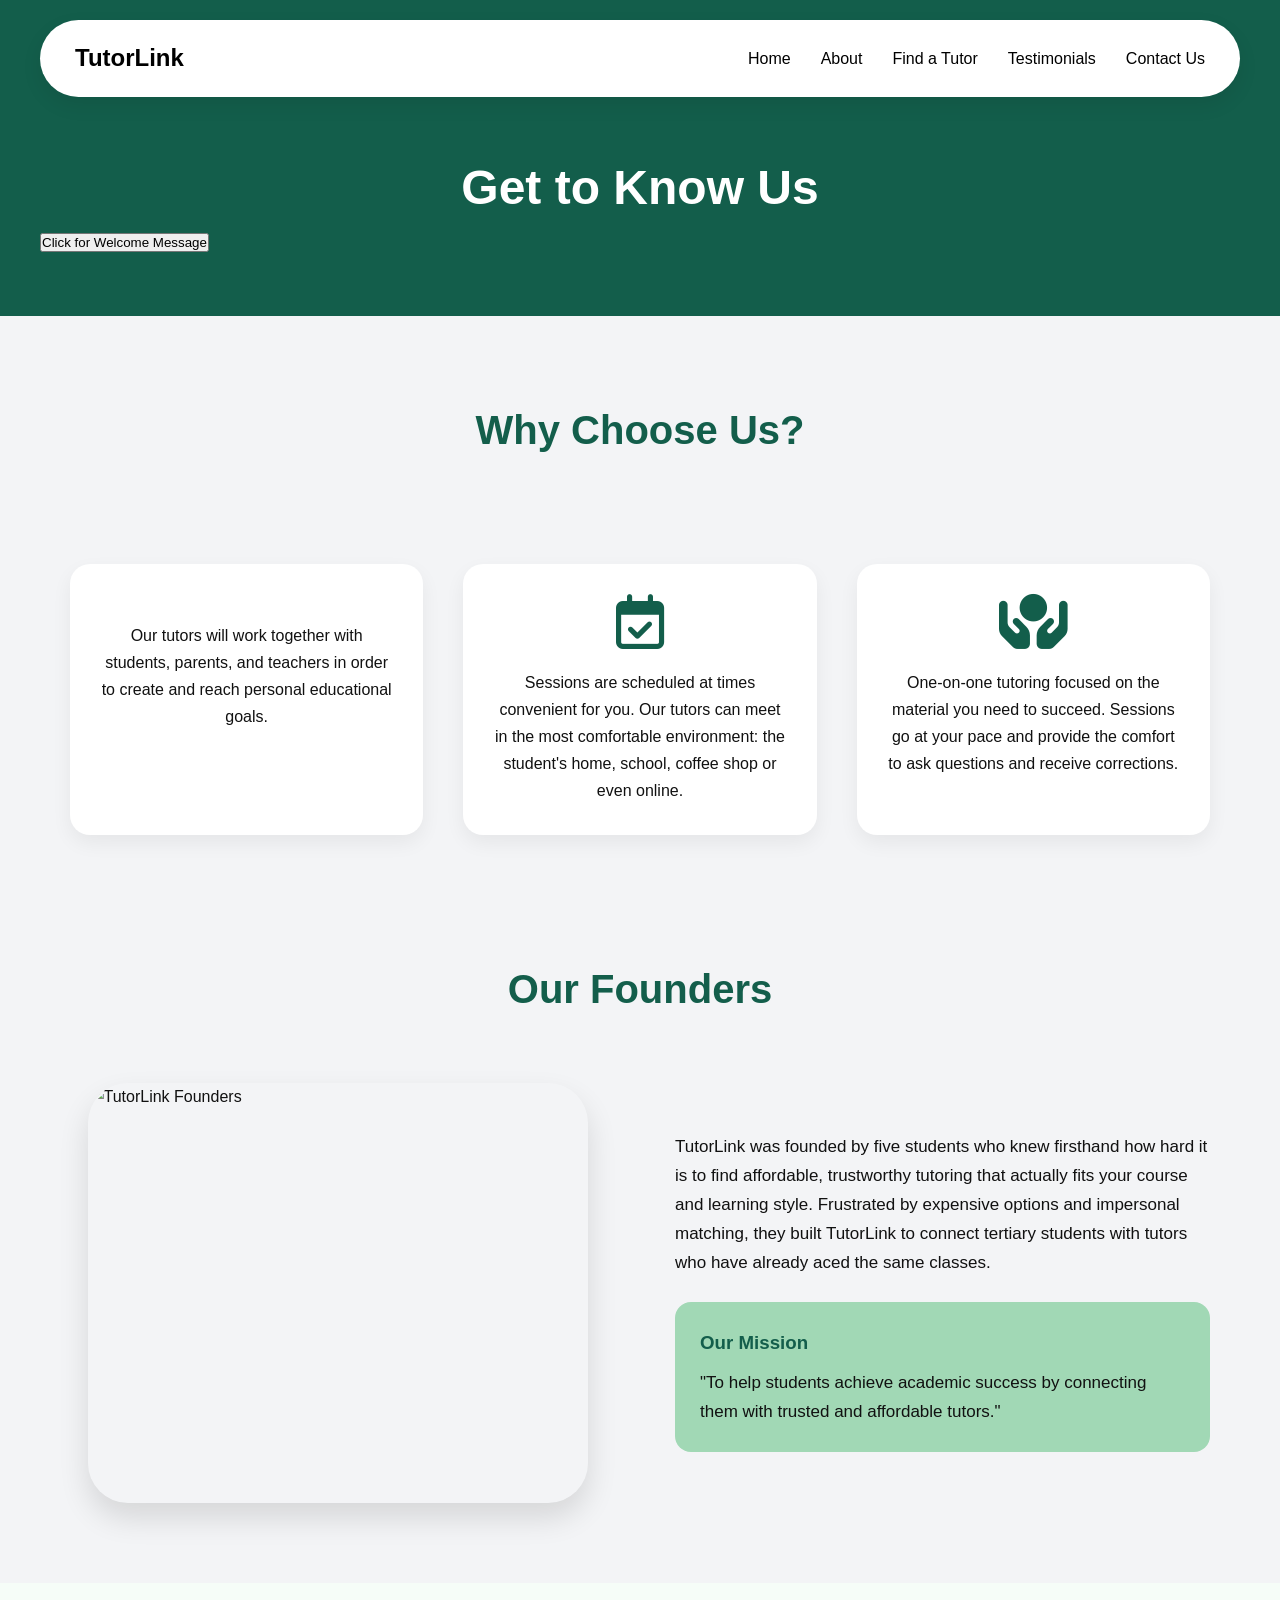
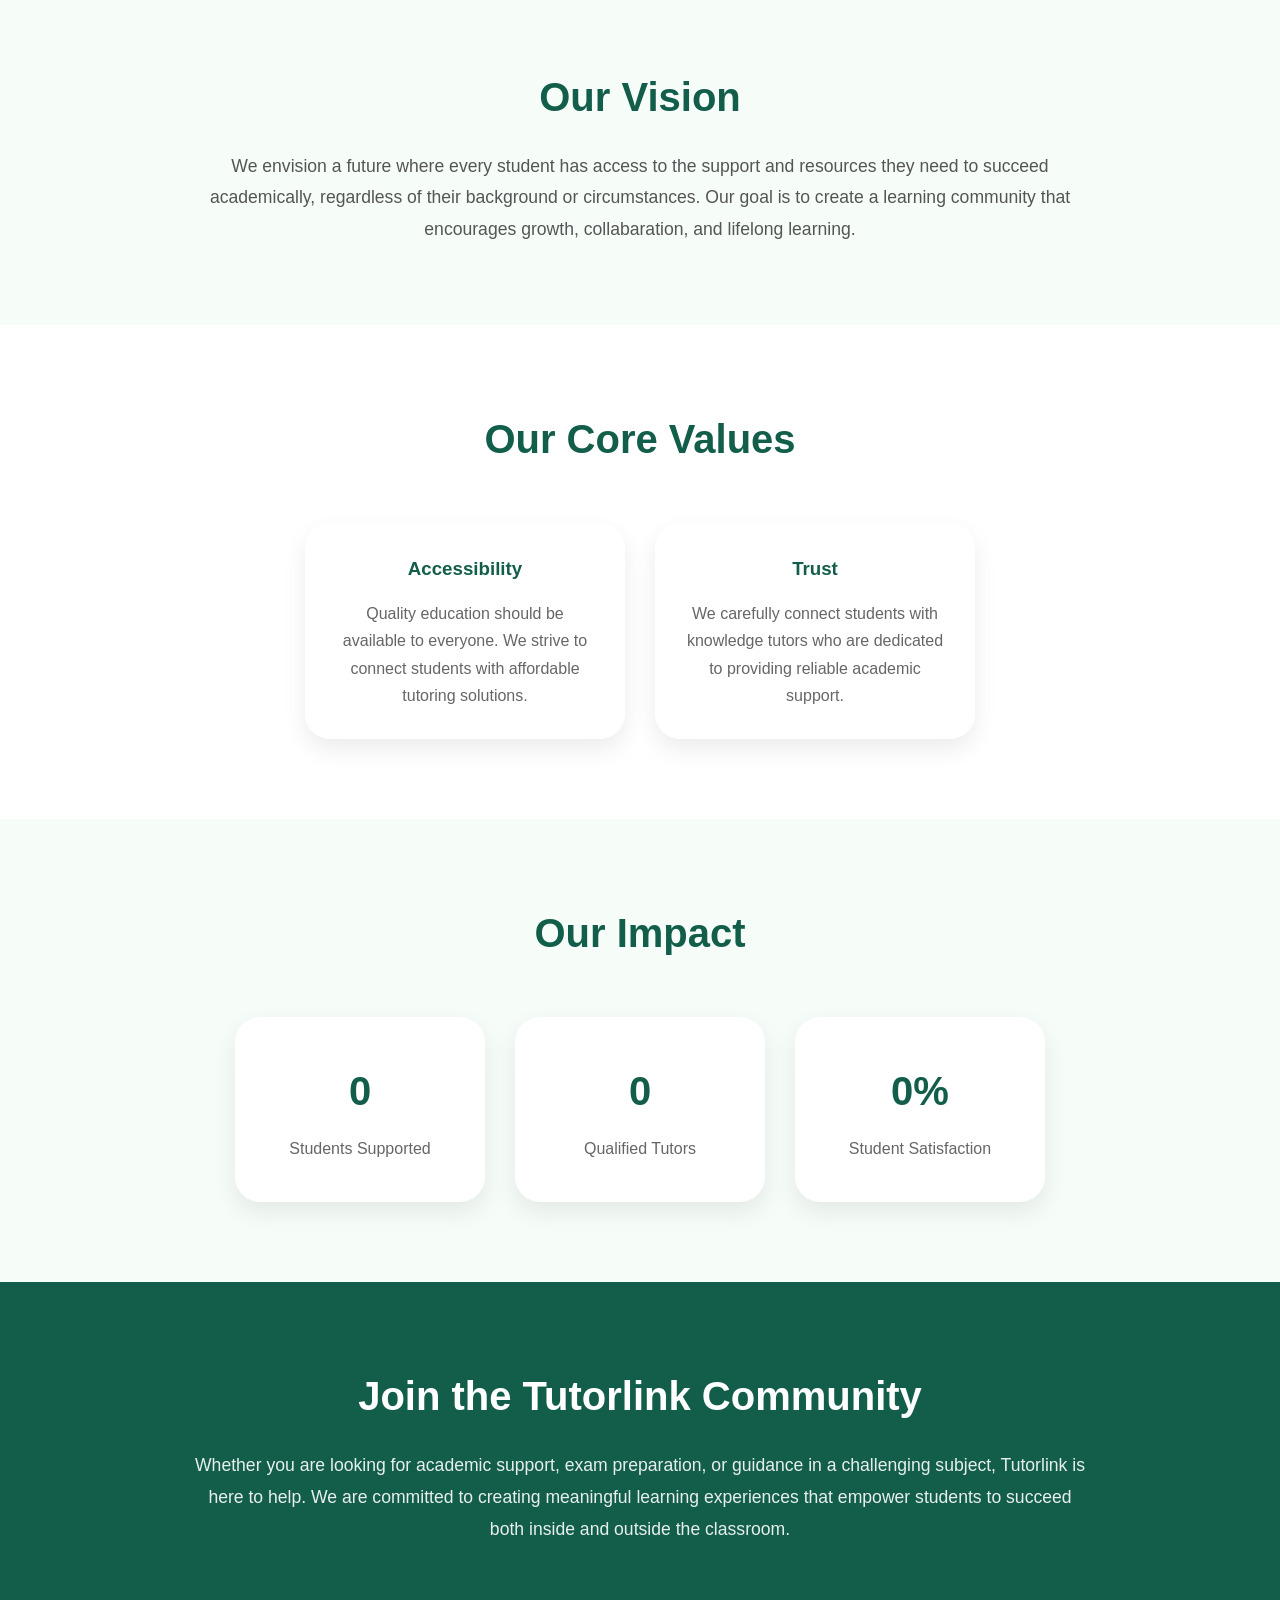
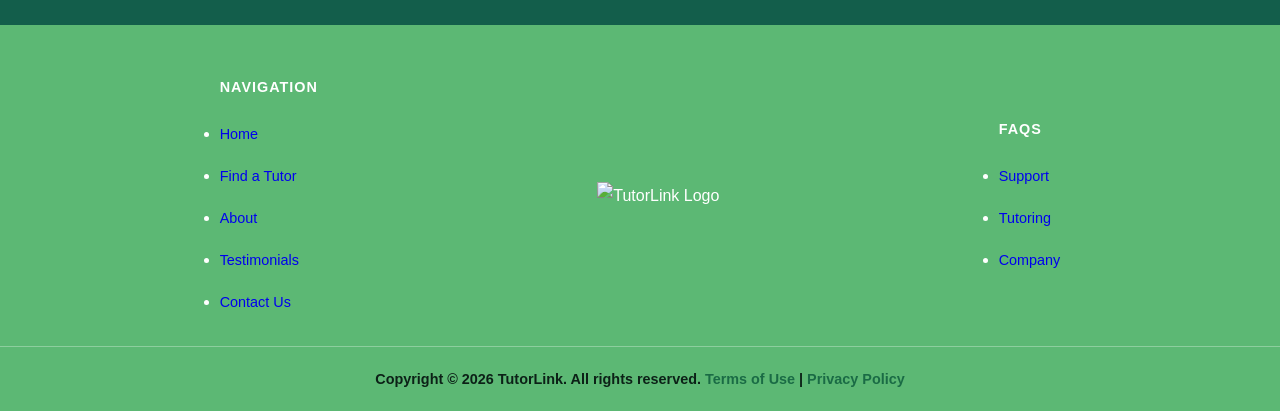
==== commit a668b942: "Updated files" ====
--- a/aboutUs.html
+++ b/aboutUs.html
@@ -1,4 +1,4 @@
-<!doctype html>
+<!DOCTYPE html>
 <html lang="en">
 
 <head>
@@ -10,6 +10,7 @@
 </head>
 
 <body class="body-au">
+  
   <!-- HEADER -->
   <header class="hero-au">
     <nav class="navbar-au">
@@ -71,7 +72,7 @@
 
     <div class="founders-content-au">
       <div class="image-blob-au">
-       <img src="https://i.ibb.co/wFwmfQVc/660da7a9-98ba-413e-b1fc-060568a67aa6.jpg" alt="TutorLink Founders">
+        <img src="C:\Users\Trainee\Pictures\660da7a9-98ba-413e-b1fc-060568a67aa6.jpg" alt="TutorLink Founders">
       </div>
 
       <div class="founder-text-au">
@@ -197,49 +198,12 @@
           Copyright &copy; 2026 TutorLink. All rights reserved.
           <span><a href="#">Terms of Use</a></span> |
           <span><a href="#">Privacy Policy</a></span>
-          <!-- <span id="year"></span> -->
         </p>
       </div>
     </footer>
     
-  <!-- <footer class="footer">
-
-    <div class="footer-top">
-
-      <div class="footer-column">
-        <h4>Navigation</h4>
-        <ul>
-          <li><a href="index.html">Home</a></li>
-          <li><a href="findATutor.html">Find a Tutor</a></li>
-          <li><a href="aboutUs.html">About</a></li>
-          <li><a href="testimonials.html">Testimonials</a></li>
-          <li><a href="contactUs.html">Contact Us</a></li>
-        </ul>
-      </div>
-
-      <div class="footer-logo">
-        <img src="https://i.ibb.co/dJfjKT7J/Mon-15-06-2026-08-57-37-removebg-preview.png" alt="TutorLink Logo">
-      </div>
-
-      <div class="footer-column">
-        <h4>FAQs</h4>
-        <ul>
-          <li><a href="contactUs.html">Support</a></li>
-          <li><a href="findATutor.html">Tutoring</a></li>
-          <li><a href="aboutUs.html">Company</a></li>
-        </ul>
-      </div>
-
-    </div>
-    <div class="footer-copyright">
-      Copyright <span id="year"></span> • All Rights Reserved •
-      <a href="#">Terms of Use</a> |
-      <a href="#">Privacy Policy</a>
-    </div>
-
-  </footer> -->
-
+
+    <!-- JavaScript -->
   <script src="javascript/script.js"></script>
 </body>
-
 </html>
--- a/css/style.css
+++ b/css/style.css
@@ -29,7 +29,7 @@
   box-sizing:border-box;
 }
 
-body-au{
+.body-au{
   font-family:'Segoe UI',sans-serif;
   background:#f3f4f6;
   color:var(--text-body);
@@ -38,7 +38,7 @@
   padding: 0;
 }
 
-img-au{
+.img-au{
   max-width:100%;
   display:block;
 }
@@ -293,6 +293,7 @@
   opacity: 0.8;
 }
 
+
 /* =========================
    RESPONSIVE
 ========================= */
@@ -340,12 +341,6 @@
     padding: 1.5rem 1rem;
     line-height: 1.6;
   }
-  
-  /* .footer{
-    flex-direction:column;
-    gap:25px;
-    text-align:center;
-  } */
 
   .hero-au h1{
     font-size:2.2rem;
@@ -550,379 +545,7 @@
 
 /* Adam */
 
-/* ─── Reset & Base ─── */
-*, *::before, *::after {
-  box-sizing: border-box;
-  margin: 0;
-  padding: 0;
-}
-
-body {
-  font-family: 'Segoe UI', system-ui, Arial, sans-serif;
-  background-color: #2d2d2d;
-  min-height: 100vh;
-  display: flex;
-  flex-direction: column;
-}
-
-a {
-  text-decoration: none;
-  color: inherit;
-}
-
-ul {
-  list-style: none;
-}
-
-/* ─── NAVBAR ─── */
-.navbar {
-  background-color: #7fcba6;
-  padding: 18px 50px 0;
-}
-
-.nav-inner {
-  background: #ffffff;
-  border-radius: 50px;
-  display: flex;
-  align-items: center;
-  justify-content: space-between;
-  padding: 14px 30px;
-}
-
-.nav-logo {
-  font-weight: 800;
-  font-size: 1rem;
-  color: #0c2117;
-  letter-spacing: 0.5px;
-}
-
-.nav-links {
-  display: flex;
-  gap: 30px;
-}
-
-.nav-links a {
-  font-size: 0.9rem;
-  font-weight: 500;
-  color: #1a1a1a;
-  transition: color 0.2s ease;
-}
-
-.nav-links a:hover {
-  color: #1e7550;
-}
-
-/* Active page link — set by JavaScript */
-.nav-active {
-  color: #1e7550 !important;
-  font-weight: 700 !important;
-}
-
-/* ─── HERO SECTION ─── */
-main {
-  flex: 1;
-}
-
-.hero {
-  background-color: #7fcba6;
-  display: flex;
-  align-items: center;
-  justify-content: space-between;
-  padding: 60px 80px 80px;
-  min-height: 480px;
-}
-
-.hero-content {
-  flex: 0 0 auto;
-  max-width: 460px;
-}
-
-.hero-heading {
-  font-size: 2.8rem;
-  font-weight: 900;
-  color: #0c2117;
-  line-height: 1.2;
-  margin-bottom: 22px;
-}
-
-.hero-sub-line {
-  display: block;
-}
-
-.hero-accent {
-  color: #1a6b45;
-}
-
-.hero-paragraph {
-  font-family: 'Inter', 'Segoe UI', sans-serif;
-  font-size: 0.92rem;
-  color: #0c2117;
-  line-height: 1.65;
-  margin-bottom: 30px;
-  max-width: 400px;
-}
-
-/* ─── BUTTONS ─── */
-.hero-buttons {
-  display: flex;
-  gap: 14px;
-  align-items: center;
-}
-
-.btn-primary {
-  background-color: #0c3524;
-  color: #ffffff;
-  border: none;
-  padding: 13px 30px;
-  border-radius: 50px;
-  font-size: 0.9rem;
-  font-weight: 600;
-  cursor: pointer;
-  transition: background-color 0.2s ease;
-}
-
-.btn-primary:hover {
-  background-color: #092b1c;
-}
-
-.btn-outline {
-  background-color: #a8dbc0;
-  color: #0c3524;
-  border: 2.5px solid #0c3524;
-  padding: 11px 28px;
-  border-radius: 50px;
-  font-size: 0.9rem;
-  font-weight: 600;
-  cursor: pointer;
-  transition: background-color 0.2s ease;
-}
-
-.btn-outline:hover {
-  background-color: rgba(12, 53, 36, 0.08);
-}
-
-/* ─── HERO IMAGE PLACEHOLDER ─── */
-@keyframes float-glow {
-  0% {
-    transform: translateY(0);
-    box-shadow: 0 8px 24px rgba(0, 0, 0, 0.1), 0 0 0 0 rgba(255, 255, 255, 0.4);
-  }
-  50% {
-    transform: translateY(-12px);
-    box-shadow: 0 16px 32px rgba(0, 0, 0, 0.15), 0 0 20px 8px rgba(255, 255, 255, 0.2);
-  }
-  100% {
-    transform: translateY(0);
-    box-shadow: 0 8px 24px rgba(0, 0, 0, 0.1), 0 0 0 0 rgba(255, 255, 255, 0);
-  }
-}
-
-@keyframes float-bubble {
-  0% {
-    transform: scale(1) translate(0, 0) rotate(0deg);
-  }
-  33% {
-    transform: scale(1.05) translate(15px, -15px) rotate(3deg);
-  }
-  66% {
-    transform: scale(0.95) translate(-15px, 15px) rotate(-3deg);
-  }
-  100% {
-    transform: scale(1) translate(0, 0) rotate(0deg);
-  }
-}
-
-.hero-image-placeholder {
-  flex: 0 0 auto;
-  width: 500px;
-  height: 380px;
-  display: flex;
-  align-items: center;
-  justify-content: center;
-  background-color: rgba(255, 255, 255, 0.18);
-  border-radius: 12px;
-  box-shadow: 0 8px 24px rgba(0, 0, 0, 0.1);
-  animation: float-glow 6s ease-in-out infinite;
-  transition: transform 0.3s ease;
-  position: relative;
-  z-index: 1;
-}
-
-.hero-image-placeholder::before {
-  content: "";
-  position: absolute;
-  top: -30px;
-  left: -30px;
-  right: -30px;
-  bottom: -30px;
-  background: linear-gradient(135deg, rgba(255, 255, 255, 0.4), rgba(255, 255, 255, 0.05));
-  z-index: -1;
-  animation: float-bubble 12s infinite ease-in-out;
-  border: 2px solid rgba(255, 255, 255, 0.3);
-  border-radius: 12px;
-}
-
-.hero-image-placeholder:hover {
-  animation-play-state: paused;
-  transform: translateY(-5px) scale(1.02);
-}
-
-/* Real group photo — fills the box when a src is provided */
-.group-photo {
-  width: 100%;
-  height: 100%;
-  object-fit: cover;
-  border-radius: 10px;
-  display: none;         /* hidden while src is empty */
-}
-
-/* Show the real image as soon as src is not empty */
-.group-photo[src]:not([src=""]) {
-  display: block;
-}
-
-/* Fallback label — visible while no real image is set */
-.placeholder-label {
-  font-size: 1.6rem;
-  font-weight: 900;
-  color: #0c2117;
-  text-align: center;
-  letter-spacing: 1px;
-  line-height: 1.3;
-}
-
-/* Hide the label once a real image is loaded */
-.group-photo[src]:not([src=""]) ~ .placeholder-label {
-  display: none;
-}
-
-/* ─── FOOTER ─── */
-footer {
-  background-color: #5cb874; /* Matches the green from the image */
-  color: #ffffff;
-  font-family: 'Inter', 'Segoe UI', sans-serif;
-}
-
-.footer {
-  display: flex;
-  justify-content: space-around;
-  align-items: flex-start;
-  padding: 50px 80px 30px;
-}
-
-.footer-column h4 {
-  font-size: 0.9rem;
-  font-weight: 800;
-  margin-bottom: 20px;
-  text-transform: uppercase;
-  letter-spacing: 1px;
-}
-
-.footer-column ul {
-  display: flex;
-  flex-direction: column;
-  gap: 15px;
-}
-
-.footer-column ul li a {
-  font-size: 0.9rem;
-  font-weight: 500;
-  transition: opacity 0.2s ease;
-}
-
-.footer-column ul li a:hover {
-  opacity: 0.8;
-}
-
-.footer-logo img {
-  max-width: 180px;
-  height: auto;
-}
-
-.copyright {
-  text-align: center;
-  padding: 20px;
-  font-size: 0.9rem;
-  font-weight: 600;
-  color: #0c2117;
-  border-top: 1px solid rgba(255, 255, 255, 0.3);
-}
-
-.copyright a {
-  color: #1a6b45;
-  transition: opacity 0.2s ease;
-}
-
-.copyright a:hover {
-  opacity: 0.8;
-}
-
-
-/* --- Mobile Responsiveness --- */
-@media (max-width: 768px) {
-  /* Navbar */
-  .navbar {
-    padding: 15px 20px 0;
-  }
-  
-  .nav-inner {
-    flex-direction: column;
-    padding: 15px 20px;
-    gap: 15px;
-  }
-  
-  .nav-links {
-    flex-wrap: wrap;
-    justify-content: center;
-    gap: 15px;
-  }
-  
-  /* Hero Section */
-  .hero {
-    flex-direction: column;
-    padding: 40px 20px 60px;
-    text-align: center;
-    gap: 40px;
-  }
-  
-  .hero-content {
-    display: flex;
-    flex-direction: column;
-    align-items: center;
-  }
-  
-  .hero-heading {
-    font-size: 2.2rem;
-  }
-  
-  .hero-buttons {
-    justify-content: center;
-    flex-wrap: wrap;
-  }
-
-  .hero-image-placeholder {
-    max-width: 100%;
-  }
-  
-  /* Footer */
-  .footer {
-    padding: 3rem 2rem 2rem;
-    flex-direction: column;
-    align-items: center;
-    text-align: center;
-    gap: 2.5rem;
-  }
-
-  .footer-logo {
-    margin-top: 0;
-  }
-
-  .copyright {
-    font-size: 0.8rem;
-    padding: 1.5rem 1rem;
-    line-height: 1.6;
-  }
-}
+
 
 /* Nikita */
 
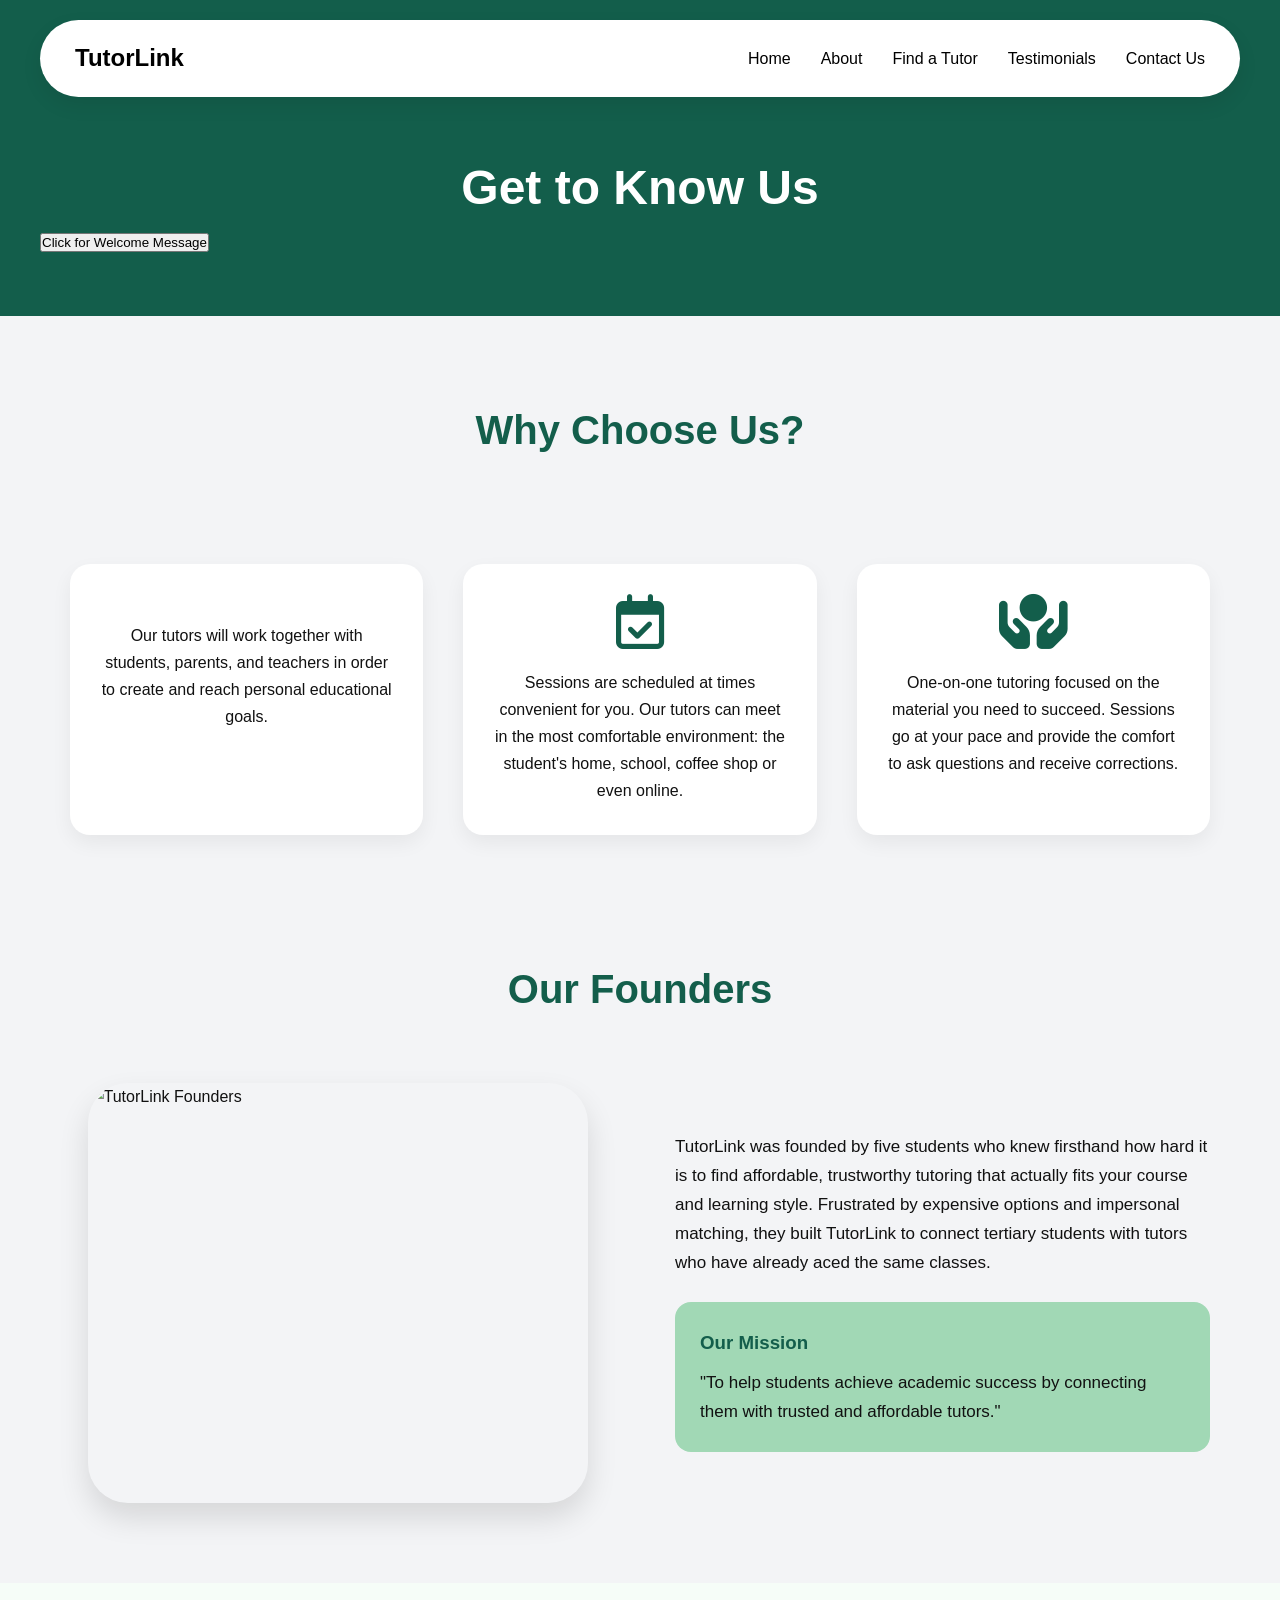
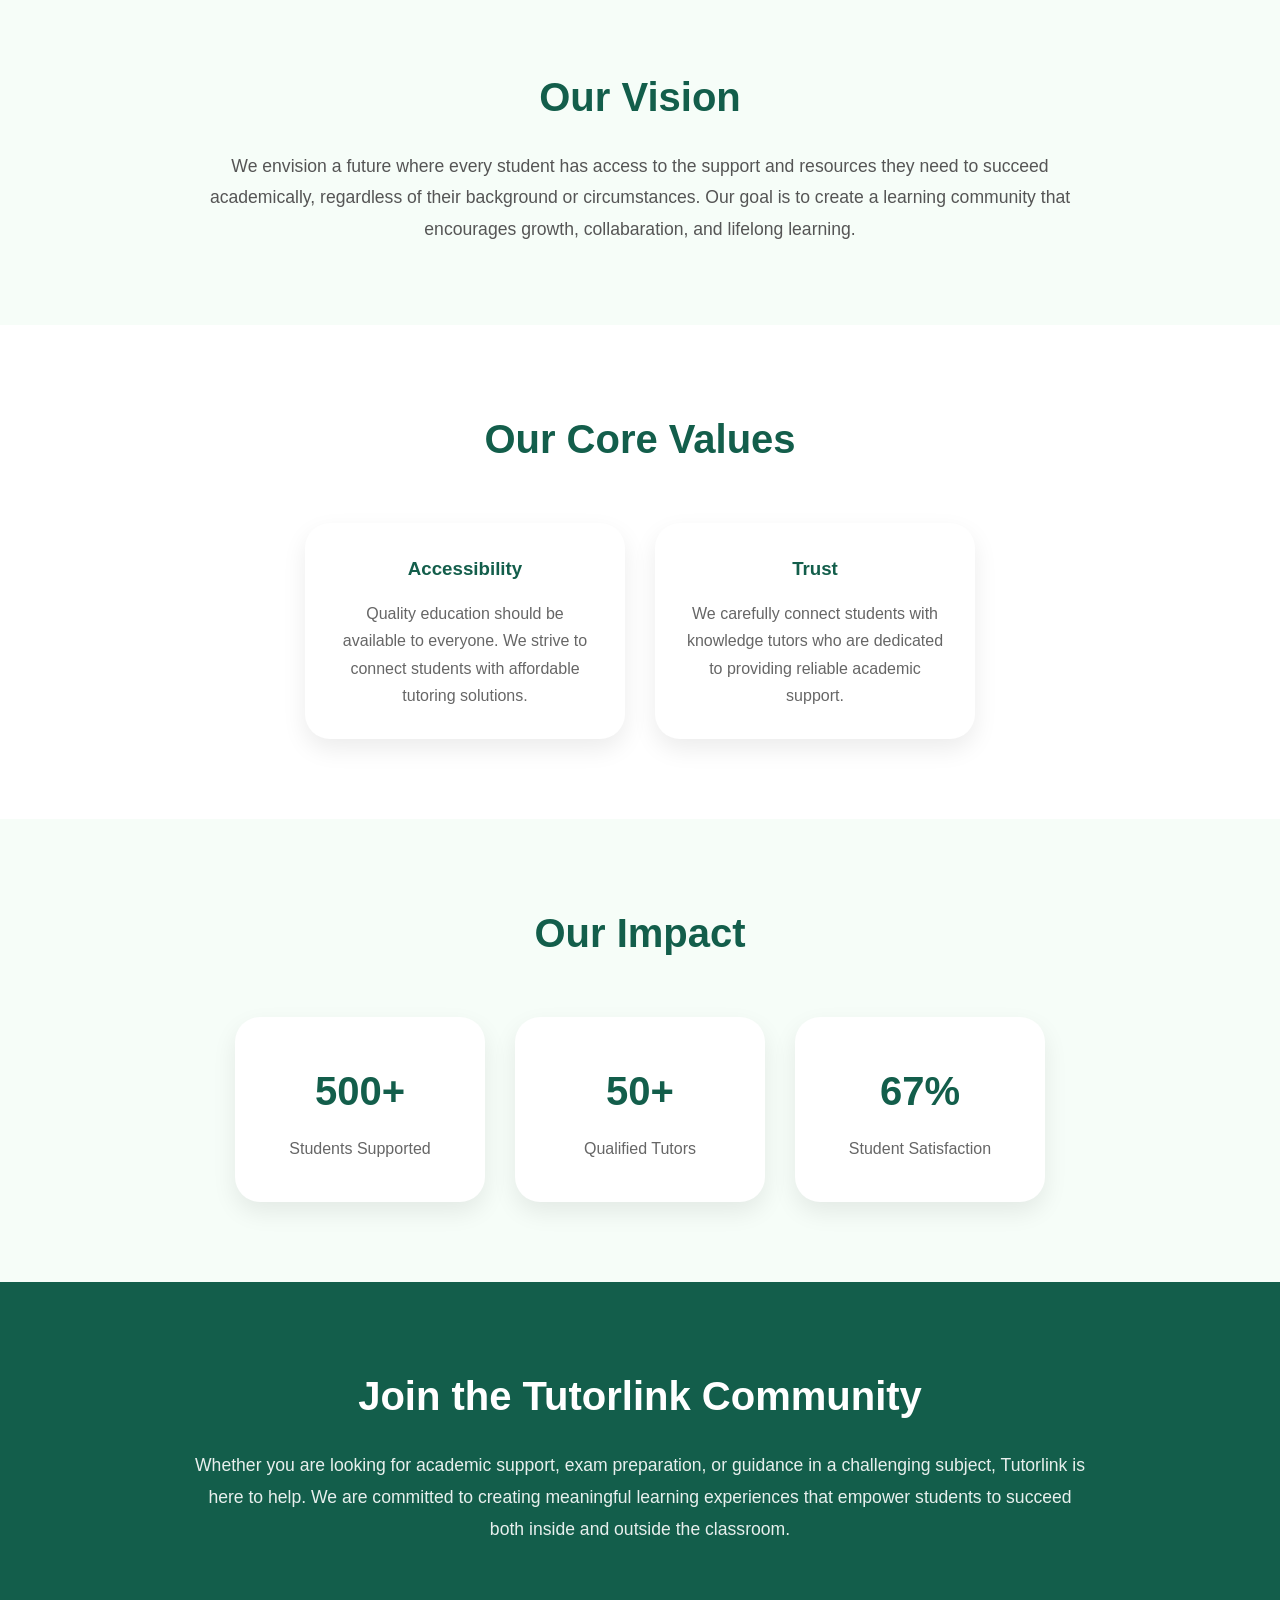
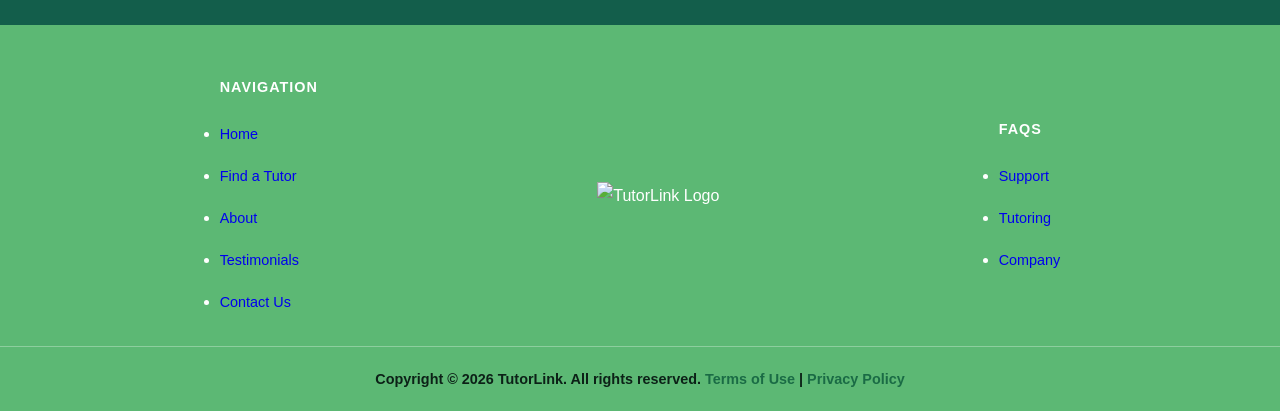
==== commit b36a1511: "Merge branch 'rushin-dev' of https://github.com/nikitamullerr/HTML_CSS_JavaScript_Showcase into rush" ====
--- a/aboutUs.html
+++ b/aboutUs.html
@@ -72,7 +72,7 @@
 
     <div class="founders-content-au">
       <div class="image-blob-au">
-        <img src="C:\Users\Trainee\Pictures\660da7a9-98ba-413e-b1fc-060568a67aa6.jpg" alt="TutorLink Founders">
+       <img src="https://i.ibb.co/wFwmfQVc/660da7a9-98ba-413e-b1fc-060568a67aa6.jpg" alt="TutorLink Founders">
       </div>
 
       <div class="founder-text-au">
@@ -198,6 +198,7 @@
           Copyright &copy; 2026 TutorLink. All rights reserved.
           <span><a href="#">Terms of Use</a></span> |
           <span><a href="#">Privacy Policy</a></span>
+          <!-- <span id="year"></span> -->
         </p>
       </div>
     </footer>
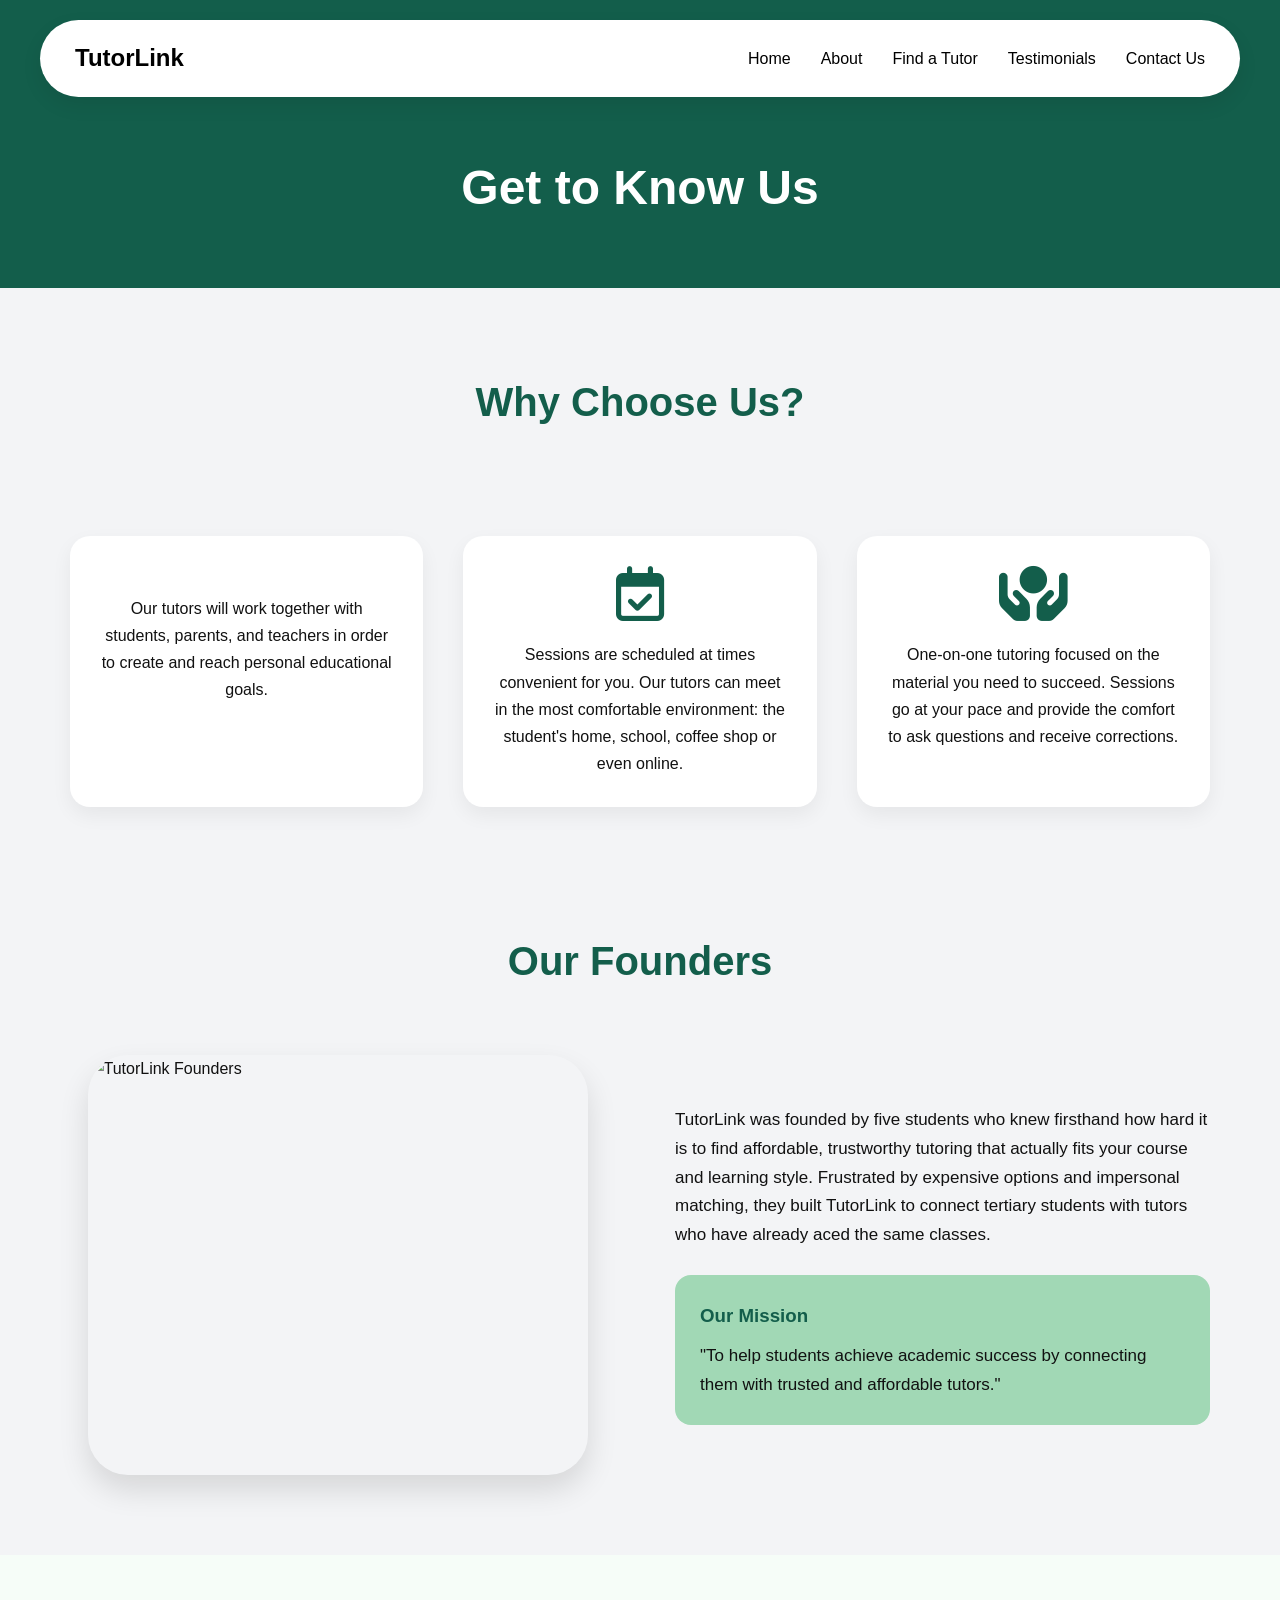
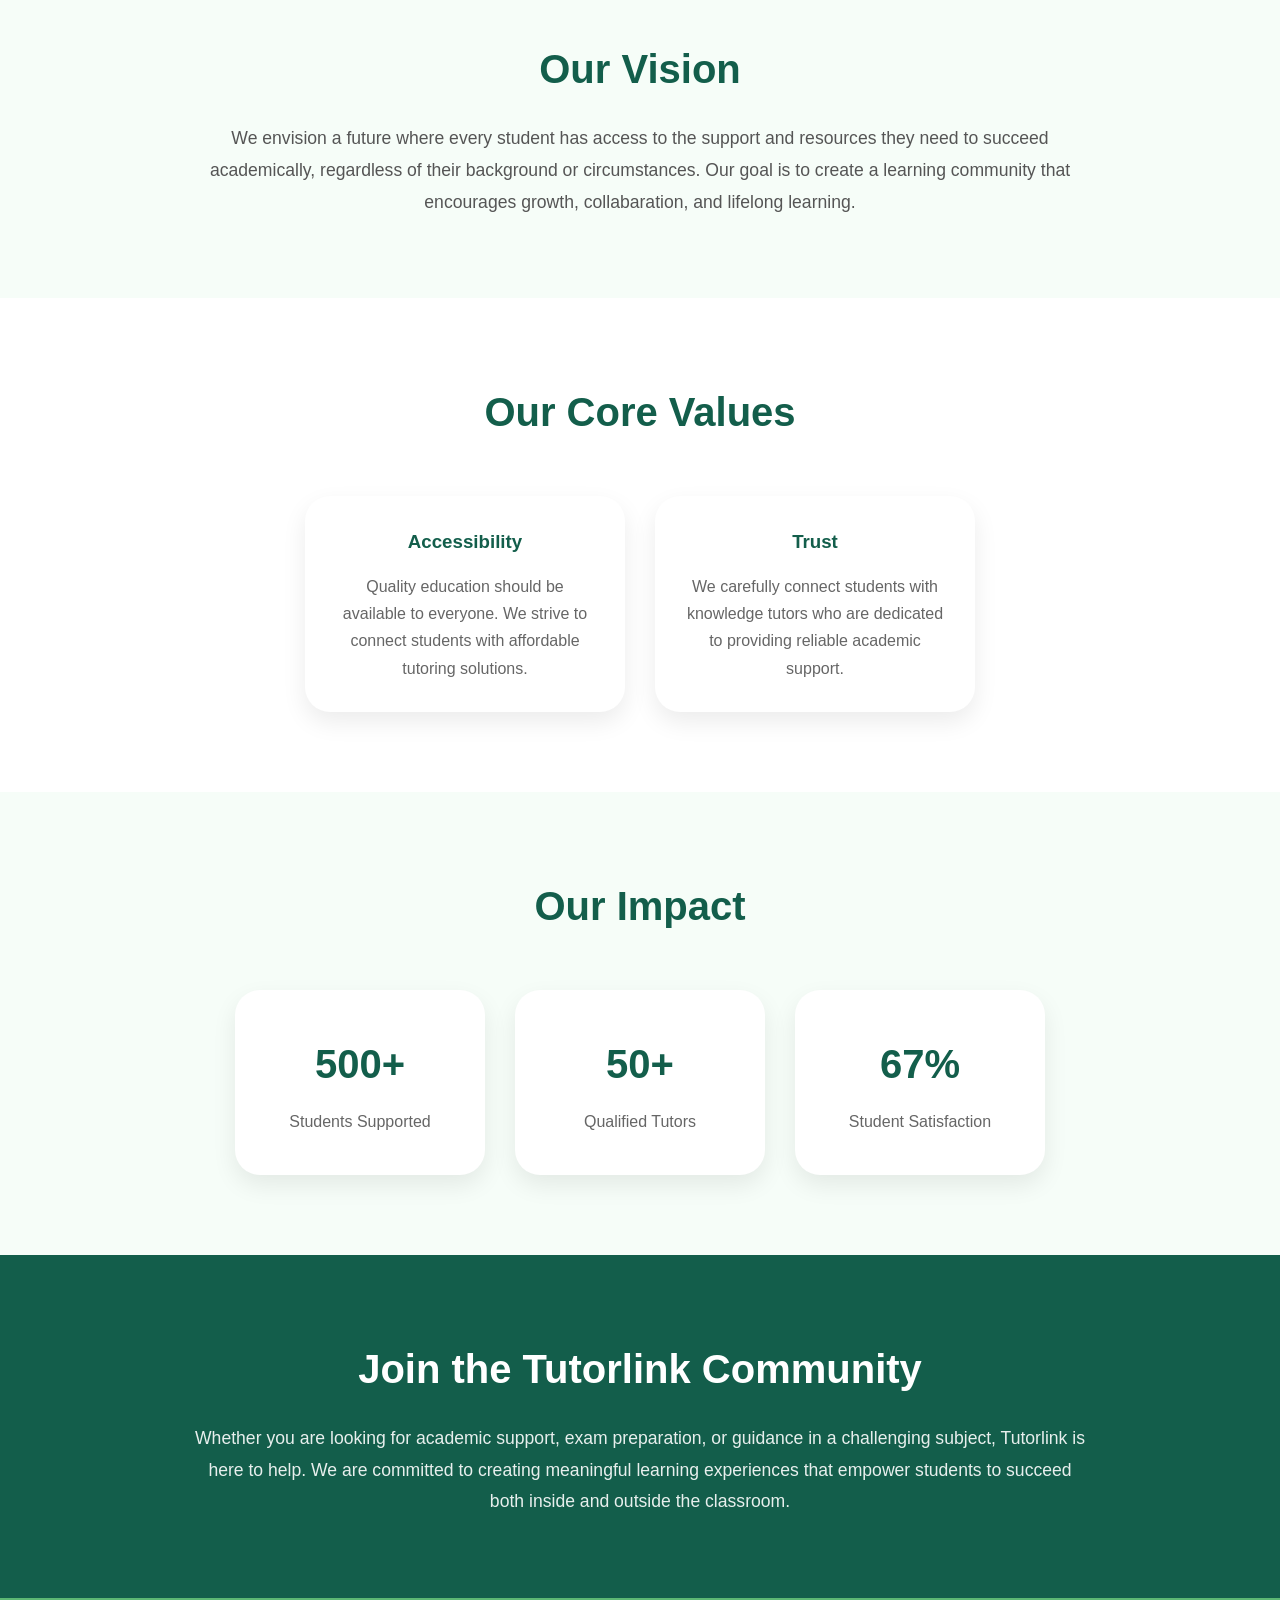
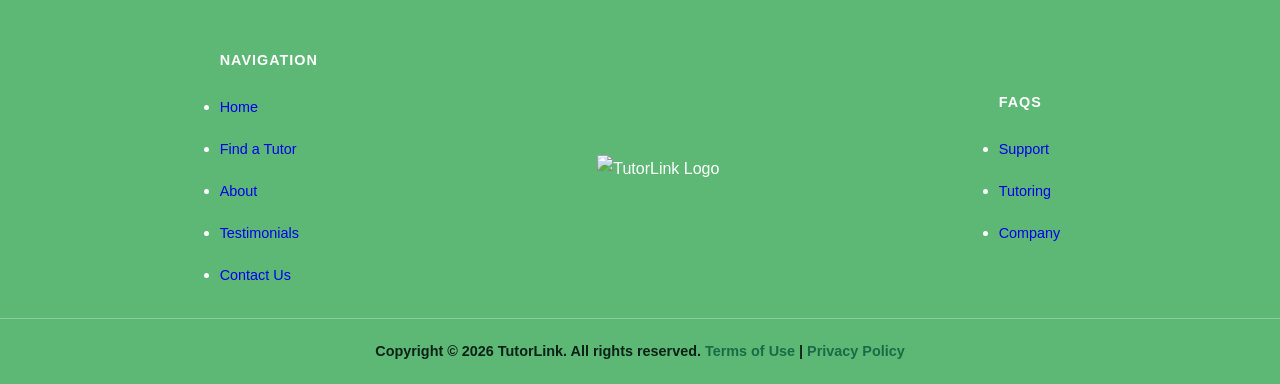
==== commit 9749072f: "Updated files" ====
--- a/aboutUs.html
+++ b/aboutUs.html
@@ -27,9 +27,10 @@
 
     <h1>Get to Know Us</h1>
 
-    <button class="welcome-btn-au" onclick="showWelcome()">
+    <!-- WELCOME MESSAGE BUTTON -->
+    <!-- <button class="welcome-btn-au" onclick="showWelcome()">
       Click for Welcome Message
-    </button>
+    </button> -->
 
   </header>
 
@@ -63,7 +64,7 @@
         and receive corrections.
       </p>
     </div>
-    </div>
+
   </section>
 
   <!-- FOUNDERS -->
--- a/css/style.css
+++ b/css/style.css
@@ -101,6 +101,8 @@
   margin-top:50px;
 }
 
+
+
 /* =========================
    WHY CHOOSE US
 ========================= */
@@ -236,7 +238,6 @@
  footer {
   background-color: #5cb874; /*Matches the green from the image */
   color: #ffffff;
-  font-family: 'Inter', 'Segoe UI', sans-serif;
 }
 
 .footer {
@@ -526,7 +527,7 @@
   }
 }
 
-.value-card-au.active {
+.value-card-au.active-au {
   background: #135E4B;
   color: white;
   transform: translateY(-10px);
@@ -537,6 +538,16 @@
   transition: 0.4s;
 }
 
+.hidden-au {
+  opacity: 0;
+  transform: translateY(40px);
+  transition: all 0.8s ease;
+}
+
+.show-au {
+  opacity: 1;
+  transform: translateY(0);
+}
 
 
 /* Angela */
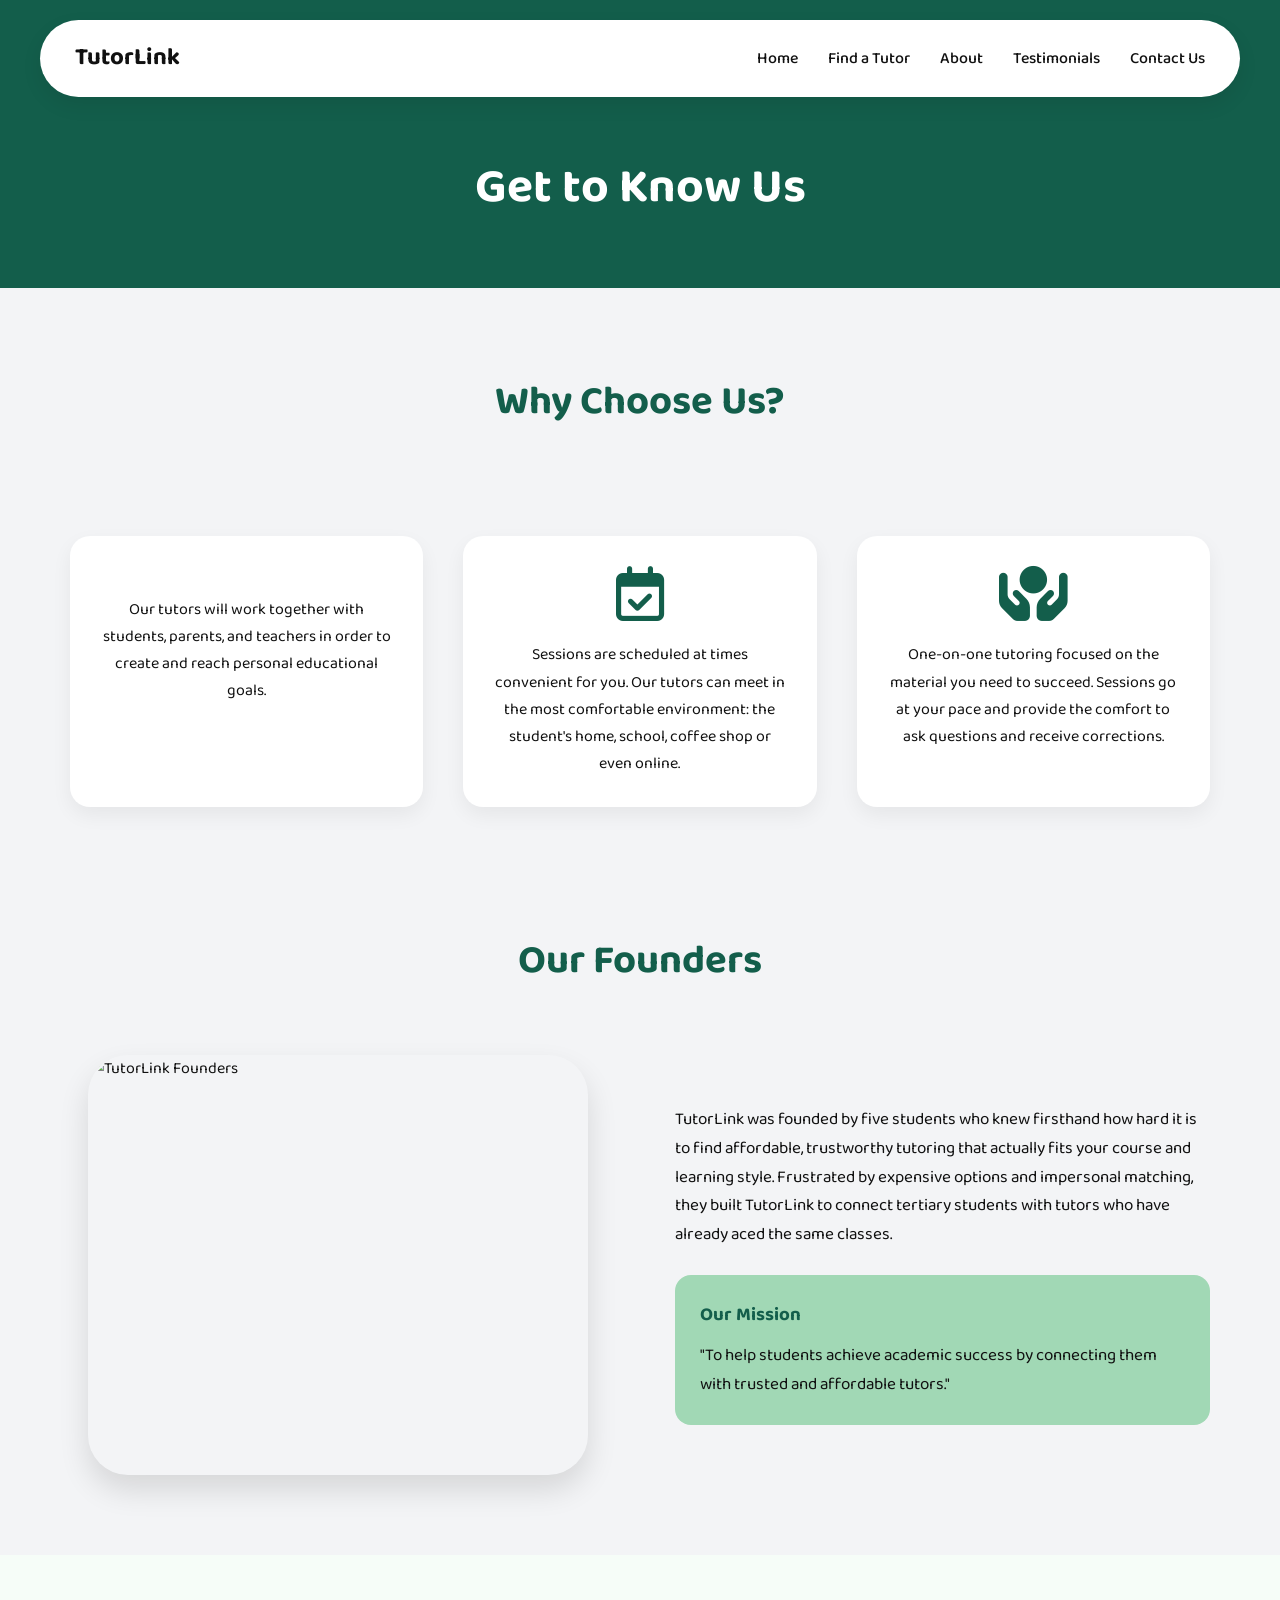
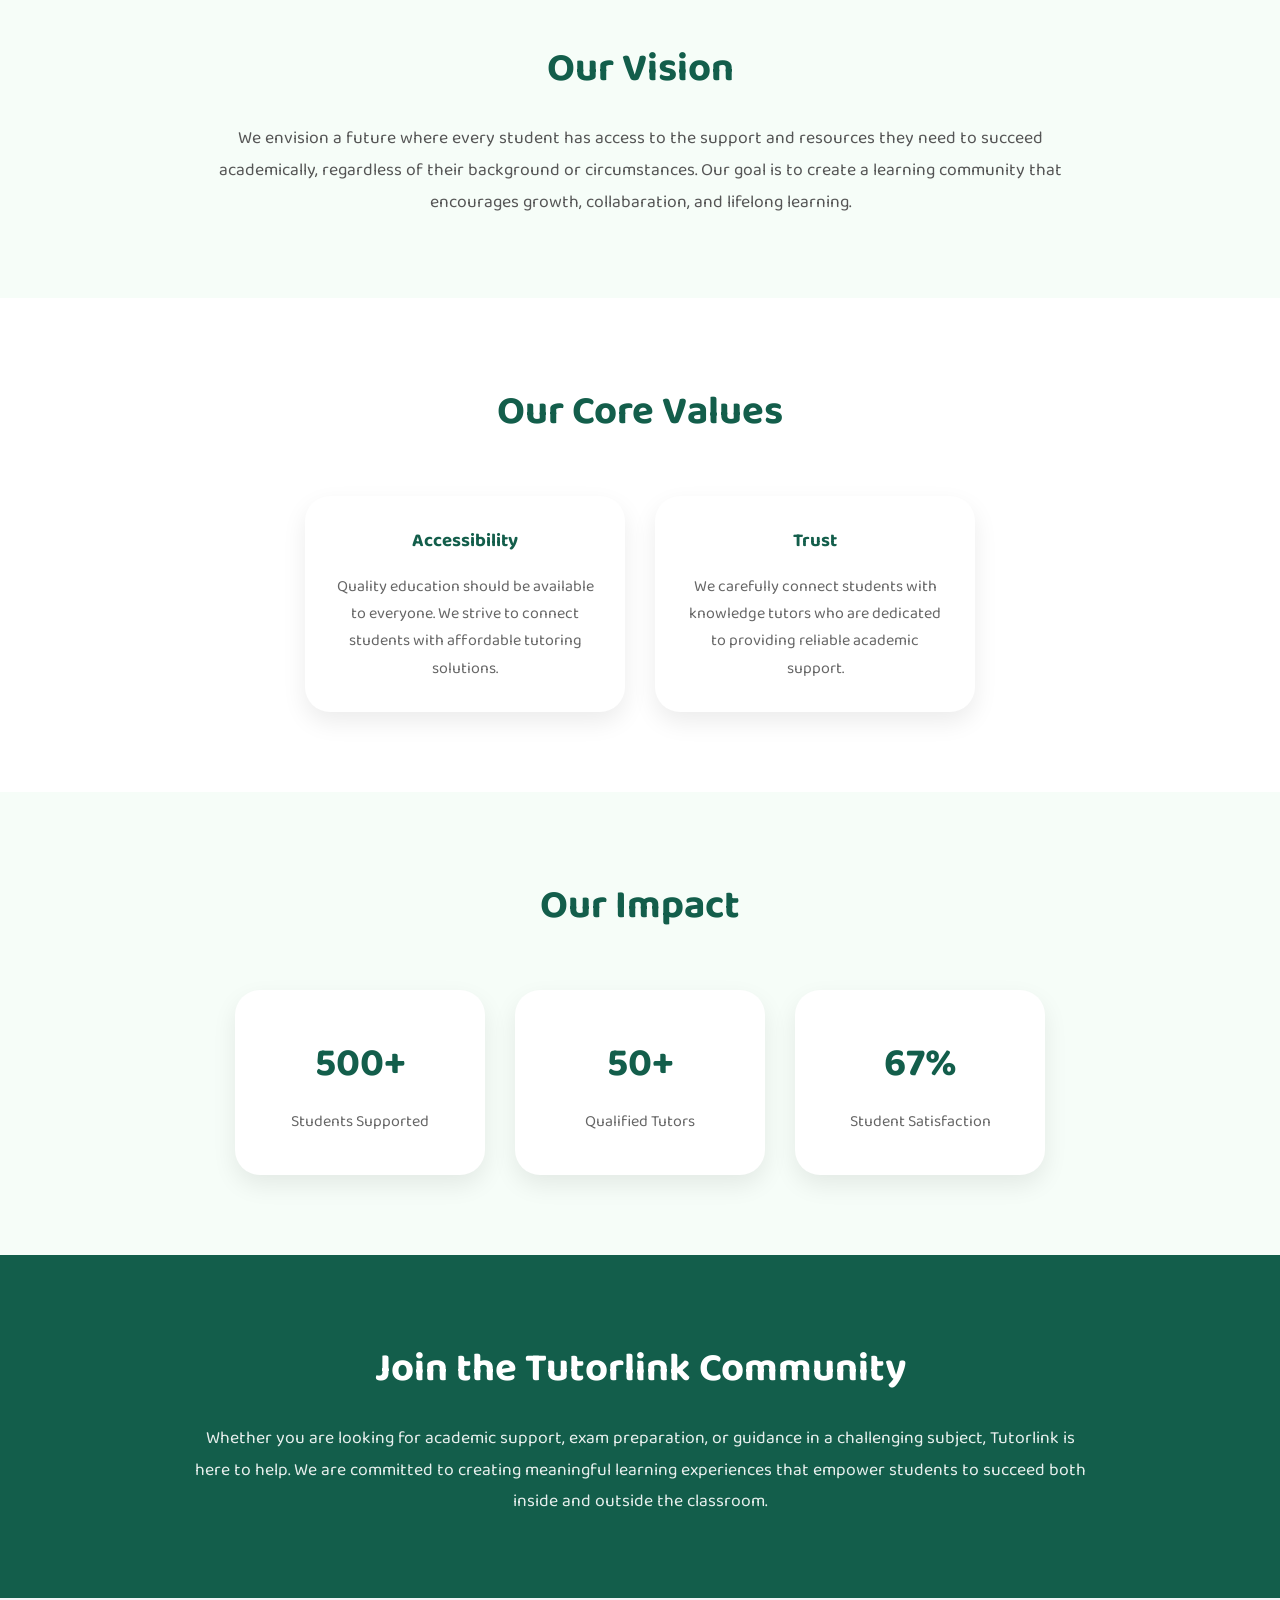
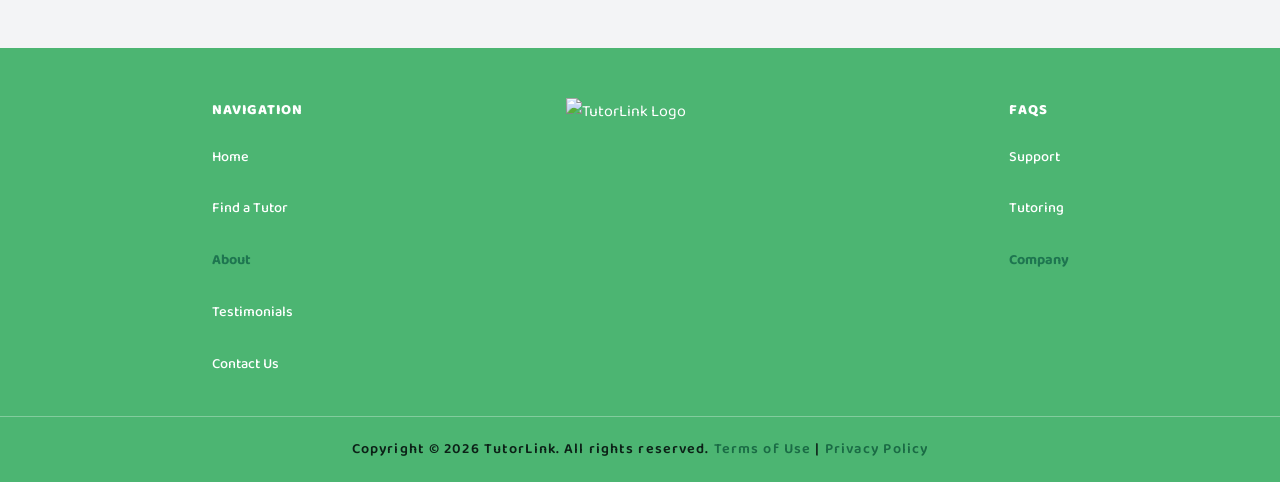
==== commit 3c69579e: "Merged code from all branches" ====
--- a/aboutUs.html
+++ b/aboutUs.html
@@ -2,210 +2,213 @@
 <html lang="en">
 
 <head>
-  <meta charset="UTF-8" />
-  <meta name="viewport" content="width=device-width, initial-scale=1.0" />
-  <title>About Us - TutorLink</title>
-  <link rel="stylesheet" href="css/style.css" />
-  <link rel="stylesheet" href="https://cdnjs.cloudflare.com/ajax/libs/font-awesome/6.5.1/css/all.min.css" />
+    <meta charset="UTF-8" />
+    <meta name="viewport" content="width=device-width, initial-scale=1.0" />
+    <title>About Us - TutorLink</title>
+    <link rel="stylesheet" href="css/style.css" />
+    <link rel="stylesheet" href="https://cdnjs.cloudflare.com/ajax/libs/font-awesome/6.5.1/css/all.min.css" />
 </head>
 
 <body class="body-au">
-  
-  <!-- HEADER -->
-  <header class="hero-au">
-    <nav class="navbar-au">
-      <div class="logo-au">TutorLink</div>
-
-      <ul class="nav-links-au">
-        <li><a href="index.html">Home</a></li>
-        <li><a href="aboutUs.html">About</a></li>
-        <li><a href="findATutor.html">Find a Tutor</a></li>
-        <li><a href="testimonials.html">Testimonials</a></li>
-        <li><a href="contactUs.html">Contact Us</a></li>
-      </ul>
-    </nav>
-
-    <h1>Get to Know Us</h1>
-
-    <!-- WELCOME MESSAGE BUTTON -->
-    <!-- <button class="welcome-btn-au" onclick="showWelcome()">
+
+    <!-- HEADER -->
+    <header class="hero-au">
+        <nav class="navbar-au">
+            <div class="logo-au">
+                 <a href="index.html">TutorLink</a>
+            </div>
+            <ul class="nav-links-au">
+                <li><a href="index.html">Home</a></li>
+                <li><a href="findATutor.html">Find a Tutor</a></li>
+                <li><a href="aboutUs.html">About</a></li>
+                <li><a href="testimonials.html">Testimonials</a></li>
+                <li><a href="contactUs.html">Contact Us</a></li>
+            </ul>
+        </nav>
+
+        <h1>Get to Know Us</h1>
+
+        <!-- WELCOME MESSAGE BUTTON -->
+        <!-- <button class="welcome-btn-au" onclick="showWelcome()">
       Click for Welcome Message
     </button> -->
 
-  </header>
-
-  <!-- WHY CHOOSE US -->
-  <section class="why-us-au">
-    <h2>Why Choose Us?</h2>
-
-
-    <div class="feature-au">
-      <i class="fa-solid fa-head-side-brain"></i>
-      <p>
-        Our tutors will work together with students, parents, and teachers
-        in order to create and reach personal educational goals.
-      </p>
-    </div>
-
-    <div class="feature-au">
-      <i class="fa-regular fa-calendar-check"></i>
-      <p>
-        Sessions are scheduled at times convenient for you. Our tutors can
-        meet in the most comfortable environment: the student's home,
-        school, coffee shop or even online.
-      </p>
-    </div>
-
-    <div class="feature-au">
-      <i class="fa-solid fa-hands-holding-circle"></i>
-      <p>
-        One-on-one tutoring focused on the material you need to succeed.
-        Sessions go at your pace and provide the comfort to ask questions
-        and receive corrections.
-      </p>
-    </div>
-
-  </section>
-
-  <!-- FOUNDERS -->
-  <section class="founders-au">
-    <h2>Our Founders</h2>
-
-    <div class="founders-content-au">
-      <div class="image-blob-au">
-       <img src="https://i.ibb.co/wFwmfQVc/660da7a9-98ba-413e-b1fc-060568a67aa6.jpg" alt="TutorLink Founders">
-      </div>
-
-      <div class="founder-text-au">
+    </header>
+
+    <!-- WHY CHOOSE US -->
+    <section class="why-us-au">
+        <h2>Why Choose Us?</h2>
+
+
+        <div class="feature-au">
+            <i class="fa-solid fa-head-side-brain"></i>
+            <p>
+                Our tutors will work together with students, parents, and teachers
+                in order to create and reach personal educational goals.
+            </p>
+        </div>
+
+        <div class="feature-au">
+            <i class="fa-regular fa-calendar-check"></i>
+            <p>
+                Sessions are scheduled at times convenient for you. Our tutors can
+                meet in the most comfortable environment: the student's home,
+                school, coffee shop or even online.
+            </p>
+        </div>
+
+        <div class="feature-au">
+            <i class="fa-solid fa-hands-holding-circle"></i>
+            <p>
+                One-on-one tutoring focused on the material you need to succeed.
+                Sessions go at your pace and provide the comfort to ask questions
+                and receive corrections.
+            </p>
+        </div>
+
+    </section>
+
+    <!-- FOUNDERS -->
+    <section class="founders-au">
+        <h2>Our Founders</h2>
+
+        <div class="founders-content-au">
+            <div class="image-blob-au">
+                <img src="https://i.ibb.co/wFwmfQVc/660da7a9-98ba-413e-b1fc-060568a67aa6.jpg" alt="TutorLink Founders">
+            </div>
+
+            <div class="founder-text-au">
+                <p>
+                    TutorLink was founded by five students who knew firsthand how hard
+                    it is to find affordable, trustworthy tutoring that actually fits
+                    your course and learning style. Frustrated by expensive options and
+                    impersonal matching, they built TutorLink to connect tertiary
+                    students with tutors who have already aced the same classes.
+                </p>
+
+                <div class="mission-box-au">
+                    <h3>Our Mission</h3>
+                    <p>
+                        "To help students achieve academic success by connecting them with
+                        trusted and affordable tutors."
+                    </p>
+                </div>
+            </div>
+        </div>
+    </section>
+
+    <section class="vision-au hidden-au">
+        <h2>Our Vision</h2>
+
         <p>
-          TutorLink was founded by five students who knew firsthand how hard
-          it is to find affordable, trustworthy tutoring that actually fits
-          your course and learning style. Frustrated by expensive options and
-          impersonal matching, they built TutorLink to connect tertiary
-          students with tutors who have already aced the same classes.
+            We envision a future where every student has access to the support
+            and resources they need to succeed academically, regardless of their
+            background or circumstances. Our goal is to create a learning
+            community that encourages growth, collabaration, and lifelong
+            learning.
         </p>
-
-        <div class="mission-box-au">
-          <h3>Our Mission</h3>
-          <p>
-            "To help students achieve academic success by connecting them with
-            trusted and affordable tutors."
-          </p>
-        </div>
-      </div>
-    </div>
-  </section>
-
-  <section class="vision-au hidden-au">
-    <h2>Our Vision</h2>
-
-    <p>
-      We envision a future where every student has access to the support
-      and resources they need to succeed academically, regardless of their
-      background or circumstances. Our goal is to create a learning
-      community that encourages growth, collabaration, and lifelong
-      learning.
-    </p>
-  </section>
-
-  <section class="values-au hidden-au">
-    <h2>Our Core Values</h2>
-
-    <div class="value-card-au" id="accessibility-au">
-      <h3>Accessibility</h3>
-      <p>
-        Quality education should be available to everyone. We strive to
-        connect students with affordable tutoring solutions.
-      </p>
-    </div>
-
-    <div class="value-card-au" id="trust-au">
-      <h3>Trust</h3>
-      <p>
-        We carefully connect students with knowledge tutors who are
-        dedicated to providing reliable academic support.
-      </p>
-    </div>
-  </section>
-
-  <section class="impact-au">
-    <h2>Our Impact</h2>
-
-    <div class="stats-au">
-
-      <div class="stat-au">
-        <h3 id="students-au">0</h3>
-        <p>Students Supported</p>
-      </div>
-
-      <div class="stat-au">
-        <h3 id="tutors-au">0</h3>
-        <p>Qualified Tutors</p>
-      </div>
-
-      <div class="stat-au">
-        <h3 id="satisfaction-au">0%</h3>
-        <p>Student Satisfaction</p>
-      </div>
-
-    </div>
-  </section>
-
-  <section class="about-closing-au">
-    <h2>Join the Tutorlink Community</h2>
-    <p>
-      Whether you are looking for academic support, exam preparation, or
-      guidance in a challenging subject, Tutorlink is here to help. We are
-      committed to creating meaningful learning experiences that empower
-      students to succeed both inside and outside the classroom.
-    </p>
-  </section>
-
-
-  <!-- FOOTER -->
-
-  <footer>
-      <div class="footer">
-
-        <div class="footer-column">
-          <h4>NAVIGATION</h4>
-          <ul>
-            <li><a href="index.html">Home</a></li>
-            <li><a href="findATutor.html">Find a Tutor</a></li>
-            <li><a href="aboutUs.html">About</a></li>
-            <li><a href="testimonials.html">Testimonials</a></li>
-            <li><a href="contactUs.html">Contact Us</a></li>
-          </ul>
-        </div>
-
-        <!-- Logo in the middle -->
-        <div class="footer-logo">
-          <img src="https://i.ibb.co/dJfjKT7J/Mon-15-06-2026-08-57-37-removebg-preview.png" alt="TutorLink Logo">
-        </div>
-
-        <div class="footer-column">
-          <h4>FAQs</h4>
-          <ul>
-            <li><a href="contactUs.html">Support</a></li>
-            <li><a href="findATutor.html">Tutoring</a></li>
-            <li><a href="aboutUs.html">Company</a></li>
-          </ul>
-        </div>
-
-      </div>
-
-      <div class="copyright">
+    </section>
+
+    <section class="values-au hidden-au">
+        <h2>Our Core Values</h2>
+
+        <div class="value-card-au" id="accessibility-au">
+            <h3>Accessibility</h3>
+            <p>
+                Quality education should be available to everyone. We strive to
+                connect students with affordable tutoring solutions.
+            </p>
+        </div>
+
+        <div class="value-card-au" id="trust-au">
+            <h3>Trust</h3>
+            <p>
+                We carefully connect students with knowledge tutors who are
+                dedicated to providing reliable academic support.
+            </p>
+        </div>
+    </section>
+
+    <section class="impact-au">
+        <h2>Our Impact</h2>
+
+        <div class="stats-au">
+
+            <div class="stat-au">
+                <h3 id="students-au">0</h3>
+                <p>Students Supported</p>
+            </div>
+
+            <div class="stat-au">
+                <h3 id="tutors-au">0</h3>
+                <p>Qualified Tutors</p>
+            </div>
+
+            <div class="stat-au">
+                <h3 id="satisfaction-au">0%</h3>
+                <p>Student Satisfaction</p>
+            </div>
+
+        </div>
+    </section>
+
+    <section class="about-closing-au">
+        <h2>Join the Tutorlink Community</h2>
         <p>
-          Copyright &copy; 2026 TutorLink. All rights reserved.
-          <span><a href="#">Terms of Use</a></span> |
-          <span><a href="#">Privacy Policy</a></span>
-          <!-- <span id="year"></span> -->
+            Whether you are looking for academic support, exam preparation, or
+            guidance in a challenging subject, Tutorlink is here to help. We are
+            committed to creating meaningful learning experiences that empower
+            students to succeed both inside and outside the classroom.
         </p>
-      </div>
+    </section>
+
+
+    <!-- FOOTER -->
+
+    <footer>
+        <div class="footer">
+
+            <div class="footer-column">
+                <h4>NAVIGATION</h4>
+                <ul>
+                    <li><a href="index.html">Home</a></li>
+                    <li><a href="findATutor.html">Find a Tutor</a></li>
+                    <li><a href="aboutUs.html">About</a></li>
+                    <li><a href="testimonials.html">Testimonials</a></li>
+                    <li><a href="contactUs.html">Contact Us</a></li>
+                </ul>
+            </div>
+
+            <!-- Logo in the middle -->
+            <div class="footer-logo">
+                <img src="https://i.ibb.co/dJfjKT7J/Mon-15-06-2026-08-57-37-removebg-preview.png" alt="TutorLink Logo">
+            </div>
+
+            <div class="footer-column">
+                <h4>FAQs</h4>
+                <ul>
+                    <li><a href="contactUs.html">Support</a></li>
+                    <li><a href="findATutor.html">Tutoring</a></li>
+                    <li><a href="aboutUs.html">Company</a></li>
+                </ul>
+            </div>
+
+        </div>
+
+        <div class="copyright">
+            <p>
+                Copyright &copy; 2026 TutorLink. All rights reserved.
+                <span><a href="#">Terms of Use</a></span> |
+                <span><a href="#">Privacy Policy</a></span>
+                <!-- <span id="year"></span> -->
+            </p>
+        </div>
     </footer>
-    
+
 
     <!-- JavaScript -->
-  <script src="javascript/script.js"></script>
+    <script src="javascript/script.js"></script>
+
+
 </body>
 </html>
--- a/css/style.css
+++ b/css/style.css
@@ -1,8 +1,11 @@
+/* IMPORT FONTS */
+@import url('https://fonts.googleapis.com/css2?family=Baloo+2:wght@400..800&family=Roboto+Mono:ital,wght@0,100..700;1,100..700&display=swap');
+
+
+
 /* Rushin */
 
-
 /* Root Variables */
-
 :root{
     --green-dark: #135E4B;
     --green-mid: #4CB572;
@@ -30,7 +33,6 @@
 }
 
 .body-au{
-  font-family:'Segoe UI',sans-serif;
   background:#f3f4f6;
   color:var(--text-body);
   line-height:1.7;
@@ -550,16 +552,1738 @@
 }
 
 
+
 /* Angela */
-
-
+* {
+  margin: 0;
+  padding: 0;
+  box-sizing: border-box;
+  font-family: "Baloo 2", sans-serif;
+}
+
+.body-tm {
+  background: white;
+}
+
+/* HEADER */
+.hero-tm {
+  background: #135E4B;
+  padding: 25px 40px 10px;
+  width: 100%;
+}
+
+/* navbar section */
+.navbar-tm {
+  width: 100%;
+  max-width: 1400px;
+  margin: 0 auto;
+  background: white;
+  padding: 18px 40px;
+  border-radius: 60px;
+  display: flex;
+  justify-content: space-between;
+  align-items: center;
+}
+
+.logo-tm {
+  font-size: 1.5rem;
+  font-weight: 700;
+  color: #000;
+}
+
+.nav-links-tm {
+  display: flex;
+  gap: 35px;
+  list-style: none;
+}
+
+.nav-links-tm a {
+  text-decoration: none;
+  color: #111;
+  font-weight: 500;
+}
+
+.nav-links-tm a:hover {
+  color: #4CB572;
+}
+
+#testimonials-page-heading {
+  text-align: center;
+  font-size: 3rem;
+  margin-top: 60px;
+  margin-bottom: 15px;
+  font-weight: 800;
+  color: white;
+}
+
+/* BODY */
+.testimonial-section-tm {
+  height: 70vh;
+  display: flex;
+  justify-content: center;
+  align-items: center;
+  gap: 4rem;
+}
+
+.testimonial-window-tm {
+  width: 52rem;
+  overflow: hidden;
+}
+
+.testimonial-track-tm {
+  display: flex;
+  gap: 4rem;
+  transition: transform 0.5s ease-in-out;
+}
+
+.left-arrow-tm,
+.right-arrow-tm {
+  border: none;
+  background: none;
+  cursor: pointer;
+  font-size: 4rem;
+}
+
+.story-card-tm {
+  flex-shrink: 0;
+  width: 24rem;
+  height: auto;
+  align-items: center;
+  padding: 2rem 0.1rem;
+  background: #a1d8b5;
+  border-radius: 0.5rem;
+}
+
+.card-header-tm {
+  display: flex;
+  align-items: center;
+  margin-bottom: 0.9rem;
+}
+
+.user-icon-tm {
+  padding-left: 2rem;
+}
+
+.story-card-tm .user-icon-tm img {
+  width: 4rem;
+  height: 4rem;
+  border-radius: 50px;
+  border: 2px solid #135e4b;
+}
+
+.story-card-tm .rating-icon-tm {
+  display: flex;
+  justify-content: center;
+  font-size: 3rem;
+  padding: 1.5rem 0rem 1rem 0rem;
+}
+
+.card-header-tm h2 {
+  font-size: 2rem;
+  margin-left: 1rem;
+}
+
+.card-header-tm h3 {
+  font-size: 0.8rem;
+  font-weight: 100;
+  margin-left: 1rem;
+}
+
+.story-card-tm p {
+  text-align: center;
+}
+
+/* FOOTER */
+footer {
+  width: 100%;
+  margin-top: 50px;
+}
+
+.footer {
+  background: #4CB572;
+  display: flex;
+  justify-content: space-evenly;
+  padding: 2.5rem 1rem;
+  flex-wrap: wrap;
+}
+
+.footer h4 {
+  color: white;
+}
+
+.footer-column {
+  display: flex;
+  flex-direction: column;
+}
+
+.footer-column h4 {
+  font-size: 1.1rem;
+  margin-bottom: 0.8rem;
+  letter-spacing: 0.06rem;
+}
+
+.footer-column ul {
+  list-style: none;
+  padding: 0;
+  margin: 0;
+}
+
+.footer-column li {
+  margin-bottom: 0.6rem;
+}
+
+.footer-column a {
+  color: white;
+  text-decoration: none;
+}
+
+.footer-column a:hover {
+  color: #135E4B;
+}
+
+.copyright {
+  text-align: center;
+  font-weight: 500;
+  color: black;
+  background-color: #4CB572;
+  padding: 1rem;
+  letter-spacing: 0.07rem;
+  border-top: 1px solid rgba(255, 255, 255, 0.3);
+}
+
+.copyright a {
+  color: #135E4B;
+  text-decoration: none;
+}
+
+.copyright a:hover {
+  text-decoration: underline;
+}
+
+.footer-logo {
+  display: flex;
+  align-items: center;
+  justify-content: center;
+}
+
+.footer-logo img {
+  width: 180px;
+  height: auto;
+}
+
+@media only screen and (max-width: 950px) {
+
+
+  .navbar-tm {
+    flex-direction: column;
+    gap: 1rem;
+    padding: 15px 20px;
+    border-radius: 20px;
+  }
+
+  .nav-links-tm {
+    gap: 15px;
+    flex-wrap: wrap;
+    justify-content: center;
+  }
+
+  #testimonials-page-heading {
+    font-size: 2rem;
+    margin-top: 30px;
+  }
+
+  .testimonial-section-tm {
+    position: relative;
+    gap: 0;
+    height: auto;
+    padding: 4rem 0;
+    width: 100%;
+  }
+
+  .testimonial-window-tm {
+    width: 18rem;
+  }
+
+  .testimonial-track-tm {
+    gap: 1.5rem;
+  }
+
+  .story-card-tm {
+    width: 18rem;
+    height: auto;
+    padding: 2rem 1rem;
+  }
+
+  .left-arrow-tm,
+  .right-arrow-tm {
+    font-size: 1.5rem;
+    position: absolute;
+    top: 50%;
+    transform: translateY(-50%);
+    z-index: 10;
+    background: rgba(255, 255, 255, 0.7);
+    border-radius: 50%;
+    width: 2.5rem;
+    height: 2.5rem;
+    display: flex;
+    align-items: center;
+    justify-content: center;
+  }
+
+  .left-arrow-tm {
+    left: 5px;
+  }
+
+  .right-arrow-tm {
+    right: 5px;
+  }
+
+  .footer {
+    padding: 3rem 2rem 2rem;
+    flex-direction: column;
+    align-items: center;
+    text-align: center;
+    gap: 2.5rem;
+  }
+
+  .footer-logo {
+    margin-top: 0;
+  }
+
+  .copyright {
+    font-size: 0.8rem;
+    padding: 1.5rem 1rem;
+    line-height: 1.6;
+  }
+}
+
+@media only screen and (max-width: 480px) {
+
+
+  .navbar-tm {
+    flex-direction: column;
+    gap: 1rem;
+    padding: 15px 20px;
+    border-radius: 20px;
+  }
+
+  .nav-links-tm {
+    gap: 15px;
+    flex-wrap: wrap;
+    justify-content: center;
+  }
+
+  #testimonials-page-heading {
+    font-size: 2rem;
+    margin-top: 30px;
+  }
+
+  .testimonial-section-tm {
+    position: relative;
+    gap: 0;
+    height: auto;
+    padding: 4rem 0;
+    width: 100%;
+  }
+
+  .testimonial-window-tm {
+    width: 18rem;
+  }
+
+  .testimonial-track-tm {
+    gap: 1.5rem;
+  }
+
+  .story-card-tm {
+    width: 18rem;
+    height: auto;
+    padding: 2rem 1rem;
+  }
+
+  .left-arrow-tm,
+  .right-arrow-tm {
+    font-size: 1.5rem;
+    position: absolute;
+    top: 50%;
+    transform: translateY(-50%);
+    z-index: 10;
+    background: rgba(255, 255, 255, 0.7);
+    border-radius: 50%;
+    width: 2.5rem;
+    height: 2.5rem;
+    display: flex;
+    align-items: center;
+    justify-content: center;
+  }
+
+  .left-arrow-tm {
+    left: 5px;
+  }
+
+  .right-arrow-tm {
+    right: 5px;
+  }
+
+  .footer {
+    padding: 3rem 2rem 2rem;
+    flex-direction: column;
+    align-items: center;
+    text-align: center;
+    gap: 2.5rem;
+  }
+
+  .footer-logo {
+    margin-top: 0;
+  }
+
+  .copyright {
+    font-size: 0.8rem;
+    padding: 1.5rem 1rem;
+    line-height: 1.6;
+  }
+}
 
 /* Adam */
+/* ─── Reset & Base ─── */
+*,
+*::before,
+*::after {
+  box-sizing: border-box;
+  margin: 0;
+  padding: 0;
+}
+
+.body-hp {
+  background-color: #2d2d2d;
+  min-height: 100vh;
+  display: flex;
+  flex-direction: column;
+}
+
+a {
+  text-decoration: none;
+  color: inherit;
+}
+
+ul {
+  list-style: none;
+}
+
+/* ─── NAVBAR ─── */
+.navbar-hp {
+  background-color: #7fcba6;
+  padding: 18px 50px 0;
+}
+
+.nav-inner-hp {
+  background: #ffffff;
+  border-radius: 50px;
+  display: flex;
+  align-items: center;
+  justify-content: space-between;
+  padding: 14px 30px;
+}
+
+.nav-logo-hp {
+  font-weight: 800;
+  font-size: 1rem;
+  color: #0c2117;
+  letter-spacing: 0.5px;
+}
+
+.nav-links-hp {
+  display: flex;
+  gap: 30px;
+}
+
+.nav-links-hp a {
+  font-size: 0.9rem;
+  font-weight: 500;
+  color: #1a1a1a;
+  transition: color 0.2s ease;
+}
+
+.nav-links-hp a:hover {
+  color: #1e7550;
+}
+
+/* Active page link — set by JavaScript */
+.nav-active-hp {
+  color: #1e7550 !important;
+  font-weight: 700 !important;
+}
+
+/* ─── HERO SECTION ─── */
+.main-hp {
+  flex: 1;
+}
+
+.hero-hp {
+  background-color: #7fcba6;
+  display: flex;
+  align-items: center;
+  justify-content: space-between;
+  padding: 60px 80px 80px;
+  min-height: 480px;
+}
+
+.hero-content-hp {
+  flex: 0 0 auto;
+  max-width: 460px;
+}
+
+.hero-heading-hp {
+  font-size: 2.8rem;
+  font-weight: 900;
+  color: #0c2117;
+  line-height: 1.2;
+  margin-bottom: 22px;
+}
+
+.hero-sub-line-hp {
+  display: block;
+}
+
+.hero-accent-hp {
+  color: #1a6b45;
+}
+
+.hero-paragraph-hp {
+  font-size: 0.92rem;
+  color: #0c2117;
+  line-height: 1.65;
+  margin-bottom: 30px;
+  max-width: 400px;
+}
+
+/* ─── BUTTONS ─── */
+.hero-buttons-hp {
+  display: flex;
+  gap: 14px;
+  align-items: center;
+}
+
+.btn-primary-hp {
+  background-color: #0c3524;
+  color: #ffffff;
+  border: none;
+  padding: 13px 30px;
+  border-radius: 50px;
+  font-size: 0.9rem;
+  font-weight: 600;
+  cursor: pointer;
+  transition: background-color 0.2s ease;
+}
+
+.btn-primary-hp:hover {
+  background-color: #092b1c;
+}
+
+.btn-outline-hp {
+  background-color: #a8dbc0;
+  color: #0c3524;
+  border: 2.5px solid #0c3524;
+  padding: 11px 28px;
+  border-radius: 50px;
+  font-size: 0.9rem;
+  font-weight: 600;
+  cursor: pointer;
+  transition: background-color 0.2s ease;
+}
+
+.btn-outline-hp:hover {
+  background-color: rgba(12, 53, 36, 0.08);
+}
+
+/* ─── HERO IMAGE PLACEHOLDER ─── */
+@keyframes float-glow {
+  0% {
+    transform: translateY(0);
+    box-shadow: 0 8px 24px rgba(0, 0, 0, 0.1), 0 0 0 0 rgba(255, 255, 255, 0.4);
+  }
+
+  50% {
+    transform: translateY(-12px);
+    box-shadow: 0 16px 32px rgba(0, 0, 0, 0.15), 0 0 20px 8px rgba(255, 255, 255, 0.2);
+  }
+
+  100% {
+    transform: translateY(0);
+    box-shadow: 0 8px 24px rgba(0, 0, 0, 0.1), 0 0 0 0 rgba(255, 255, 255, 0);
+  }
+}
+
+@keyframes float-bubble {
+  0% {
+    transform: scale(1) translate(0, 0) rotate(0deg);
+  }
+
+  33% {
+    transform: scale(1.05) translate(15px, -15px) rotate(3deg);
+  }
+
+  66% {
+    transform: scale(0.95) translate(-15px, 15px) rotate(-3deg);
+  }
+
+  100% {
+    transform: scale(1) translate(0, 0) rotate(0deg);
+  }
+}
+
+.hero-image-placeholder-hp {
+  flex: 0 0 auto;
+  width: 500px;
+  height: 380px;
+  display: flex;
+  align-items: center;
+  justify-content: center;
+  background-color: rgba(255, 255, 255, 0.18);
+  border-radius: 12px;
+  box-shadow: 0 8px 24px rgba(0, 0, 0, 0.1);
+  animation: float-glow 6s ease-in-out infinite;
+  transition: transform 0.3s ease;
+  position: relative;
+  z-index: 1;
+}
+
+.hero-image-placeholder-hp::before {
+  content: "";
+  position: absolute;
+  top: -30px;
+  left: -30px;
+  right: -30px;
+  bottom: -30px;
+  background: linear-gradient(135deg, rgba(255, 255, 255, 0.4), rgba(255, 255, 255, 0.05));
+  z-index: -1;
+  animation: float-bubble 12s infinite ease-in-out;
+  border: 2px solid rgba(255, 255, 255, 0.3);
+  border-radius: 12px;
+}
+
+.hero-image-placeholder-hp:hover {
+  animation-play-state: paused;
+  transform: translateY(-5px) scale(1.02);
+}
+
+/* Real group photo — fills the box when a src is provided */
+.group-photo-hp {
+  width: 100%;
+  height: 100%;
+  object-fit: cover;
+  border-radius: 10px;
+  display: none;
+  /* hidden while src is empty */
+}
+
+/* Show the real image as soon as src is not empty */
+.group-photo-hp[src]:not([src=""]) {
+  display: block;
+}
+
+/* Fallback label — visible while no real image is set */
+.placeholder-label-hp {
+  font-size: 1.6rem;
+  font-weight: 900;
+  color: #0c2117;
+  text-align: center;
+  letter-spacing: 1px;
+  line-height: 1.3;
+}
+
+/* Hide the label once a real image is loaded */
+.group-photo-hp[src]:not([src=""])~.placeholder-label-hp {
+  display: none;
+}
+
+/* ─── FOOTER ─── */
+footer {
+  background-color: #5cb874;
+  /* Matches the green from the image */
+  color: #ffffff;
+}
+
+.footer {
+  display: flex;
+  justify-content: space-around;
+  align-items: flex-start;
+  padding: 50px 80px 30px;
+}
+
+.footer-column h4 {
+  font-size: 0.9rem;
+  font-weight: 800;
+  margin-bottom: 20px;
+  text-transform: uppercase;
+  letter-spacing: 1px;
+}
+
+.footer-column ul {
+  display: flex;
+  flex-direction: column;
+  gap: 15px;
+}
+
+.footer-column ul li a {
+  font-size: 0.9rem;
+  font-weight: 500;
+  transition: opacity 0.2s ease;
+}
+
+.footer-column ul li a:hover {
+  opacity: 0.8;
+}
+
+.footer-logo img {
+  max-width: 180px;
+  height: auto;
+}
+
+.copyright {
+  text-align: center;
+  padding: 20px;
+  font-size: 0.9rem;
+  font-weight: 600;
+  color: #0c2117;
+  border-top: 1px solid rgba(255, 255, 255, 0.3);
+}
+
+.copyright a {
+  color: #1a6b45;
+  transition: opacity 0.2s ease;
+}
+
+.copyright a:hover {
+  opacity: 0.8;
+}
+
+
+/* --- Mobile Responsiveness --- */
+@media (max-width: 768px) {
+
+  /* Navbar */
+  .navbar-hp {
+    padding: 15px 20px 0;
+  }
+
+  .nav-inner-hp {
+    flex-direction: column;
+    padding: 15px 20px;
+    gap: 15px;
+  }
+
+  .nav-links-hp {
+    flex-wrap: wrap;
+    justify-content: center;
+    gap: 15px;
+  }
+
+  /* Hero Section */
+  .hero-hp {
+    flex-direction: column;
+    padding: 40px 20px 60px;
+    text-align: center;
+    gap: 40px;
+  }
+
+  .hero-content-hp {
+    display: flex;
+    flex-direction: column;
+    align-items: center;
+  }
+
+  .hero-heading-hp {
+    font-size: 2.2rem;
+  }
+
+  .hero-buttons-hp {
+    justify-content: center;
+    flex-wrap: wrap;
+  }
+
+  .hero-image-placeholder-hp {
+    max-width: 100%;
+  }
+
+  /* Footer */
+  .footer {
+    padding: 3rem 2rem 2rem;
+    flex-direction: column;
+    align-items: center;
+    text-align: center;
+    gap: 2.5rem;
+  }
+
+  .footer-logo {
+    margin-top: 0;
+  }
+
+  .copyright {
+    font-size: 0.8rem;
+    padding: 1.5rem 1rem;
+    line-height: 1.6;
+  }
+}
+
 
 
 
 /* Nikita */
 
-
-
-/* Lukho */+* {
+  margin: 0;
+  padding: 0;
+  box-sizing: border-box;
+  font-family: 'Baloo 2', sans-serif;
+}
+
+.body-fat {
+  background: #f8f9f8;
+  color: #222;
+  line-height: 1.6;
+}
+
+.main-fat {
+  width: 100%;
+  max-width: 1400px;
+  margin: 0 auto;
+}
+
+.hero-fat {
+  background: #135E4B;
+  padding: 25px 40px 10px;
+  width: 100%;
+  color: white;
+  text-align: center;
+}
+
+/* navbar section */ 
+.navbar-fat {
+  width: 100%;
+  max-width: 1400px;
+  margin: 0 auto;
+  background: white;
+  padding: 18px 40px;
+  border-radius: 60px;
+  display: flex;
+  justify-content: space-between;
+  align-items: center;
+}
+
+.logo-fat {
+  font-size: 1.5rem;
+  font-weight: 700;
+  color: #000;
+}
+
+.nav-links-fat {
+  display: flex;
+  gap: 35px;
+  list-style: none;
+}
+
+.nav-links-fat a {
+  text-decoration: none;
+  color: #111;
+  font-weight: 500;
+}
+
+.nav-links-fat a:hover {
+  color: #4CB572;
+}
+
+.hero-content-fat h1 {
+  text-align: center;
+  font-size: 3rem;
+  margin-top: 60px;
+  margin-bottom: 15px;
+  font-weight: 800;
+}
+
+.main-fat > p {
+  text-align: center;
+  max-width: 700px;
+  margin: 0 auto 40px;
+  opacity: 0.9;
+}
+
+/* filter section - find a tutor page */
+
+.filters-fat {
+  display: flex;
+  justify-content: center;
+  align-items: end;
+  flex-wrap: wrap;
+  gap: 20px;
+  margin-bottom: 60px;
+}
+
+.filter-group-fat {
+  display: flex;
+  flex-direction: column;
+}
+
+.filter-group-fat label {
+  margin-bottom: 8px;
+  font-size: 0.9rem;
+}
+
+.filter-group-fat select {
+  width: 220px;
+  padding: 12px 18px;
+  border: none;
+  border-radius: 30px;
+  background: white;
+  outline: none;
+}
+
+.search-btn-fat {
+  padding: 12px 40px;
+  border: none;
+  border-radius: 30px;
+  background: #4CB572;
+  color: white;
+  font-weight: 600;
+  cursor: pointer;
+  transition: 0.3s;
+}
+
+.search-btn-fat:hover {
+  transform: translateY(-3px);
+  background: #3aa160;
+}
+
+/* stat section */
+
+.stats-row-fat {
+  display: grid;
+  grid-template-columns: repeat(4, 1fr);
+  gap: 25px;
+  margin: 70px 0;
+}
+
+.stat-fat {
+  background: rgba(255,255,255,0.08);
+  padding: 25px;
+  border-radius: 15px;
+  text-align: center;
+}
+
+.stat-number-fat {
+  display: block;
+  font-size: 2rem;
+  font-weight: 700;
+  color: #4CB572;
+}
+
+.stat-label-fat {
+  font-size: 0.95rem;
+}
+
+/* tutor cards section */
+
+.tutors-grid-fat {
+  display: grid;
+  grid-template-columns: repeat(auto-fit,minmax(280px,1fr));
+  gap: 30px;
+  margin-bottom: 80px;
+  align-items: start;
+}
+
+.tutors-card-fat {
+  background: white;
+  border-radius: 20px;
+  overflow: hidden;
+  color: black;
+  transition: 0.3s;
+  display: flex;
+  flex-direction: column;
+  max-width: 450px;
+  width: 100%; 
+  height: 100%;
+}
+
+.tutors-card-fat:hover {
+  transform: translateY(-8px);
+}
+
+.tutors-card-fat img {
+  width: 100%;
+  height: auto;
+  height: 250px;
+  object-fit: cover;
+  display: block;
+}
+
+.card-tag-fat {
+  background: #4CB572;
+  color: white;
+  display: inline-block;
+  margin: 15px;
+  padding: 6px 12px;
+  border-radius: 20px;
+  font-size: 0.8rem;
+}
+
+.tutors-name-fat {
+  padding: 0 20px;
+  margin-bottom: 10px;
+}
+
+.tutors-bio-fat {
+  padding: 0 20px;
+  color: #555;
+  margin-bottom: 15px;
+  flex-grow: 1;
+}
+
+.pay-hour-fat {
+  padding: 0 20px;
+  font-weight: 600;
+  color: #135E4B;
+  margin-bottom: 15px;
+}
+
+.book-btn-fat {
+  margin: 0 20px 20px;
+  width: calc(100% - 40px);
+  padding: 12px;
+  border: none;
+  border-radius: 12px;
+  background: #135E4B;
+  color: white;
+  cursor: pointer;
+  transition: 0.3s;
+}
+
+.book-btn-fat:hover {
+  background: #4CB572;
+}
+
+.tags-fat {
+  display: flex;
+  flex-wrap: wrap;
+  gap: 8px;
+  margin: 10px 20px 15px;
+}
+
+.tag-fat {
+  background-color: #E8F7EE;
+  color: #135E4B;
+  padding: 6px 12px;
+  border-radius: 20px;
+  font-size: 0.8rem;
+  font-weight: 600;
+  border: 1px solid #4CB572;
+  display: inline-block;
+}
+
+.modal-fat {
+  display: none;
+  position: fixed;
+  top: 0;
+  left: 0;
+  width: 100%;
+  height: 100%;
+  background: rgba(0,0,0,0.6);
+
+  justify-content: center;
+  align-items: center;
+
+  z-index: 1000;
+}
+
+.modal-content-fat {
+  background: white;
+  padding: 30px;
+  border-radius: 20px;
+  width: 90%;
+  max-width: 400px;
+  text-align: center;
+
+  animation: popIn 0.3s ease;
+}
+
+.modal-content-fat h2 {
+  color: #135E4B;
+  margin-bottom: 15px;
+}
+
+.modal-content-fat p {
+  margin-bottom: 20px;
+}
+
+.modal-content-fat button {
+  background: #4CB572;
+  color: white;
+  border: none;
+  padding: 12px 25px;
+  border-radius: 10px;
+  cursor: pointer;
+}
+
+.modal-content-fat button:hover {
+  background: #135E4B;
+}
+
+@keyframes popIn {
+  from {
+    transform: scale(0.8);
+    opacity: 0;
+  }
+
+  to {
+    transform: scale(1);
+    opacity: 1;
+  }
+}
+
+/* footer section */
+footer-fat {
+  width: 100%;
+  margin-top: 50px;
+}
+
+.footer-fat {
+  background: #4CB572;
+  display: flex;
+  justify-content: space-evenly;
+  padding: 2.5rem 1rem;
+  flex-wrap: wrap;
+}
+
+.footer-fat h4 {
+  color: white;
+}
+
+.footer-column-fat {
+  display: flex;
+  flex-direction: column;
+}
+
+.footer-column-fat h4 {
+  font-size: 1.1rem;
+  margin-bottom: 0.8rem;
+  letter-spacing: 0.06rem;
+}
+
+.footer-column-fat ul {
+  list-style: none;
+  padding: 0;
+  margin: 0;
+}
+
+.footer-column-fat li {
+  margin-bottom: 0.6rem;
+}
+
+.footer-column-fat a {
+  color: white;
+  text-decoration: none;
+}
+
+.footer-column-fat a:hover {
+  color: #135E4B;
+}
+
+.copyright-fat {
+  text-align: center;
+  font-weight: 500;
+  color: black;
+  background-color: #4CB572;
+  padding: 1rem;
+  letter-spacing: 0.07rem;
+  border-top: 1px solid rgba(255,255,255,0.3);
+}
+
+.copyright-fat a {
+  color: #135E4B;
+  text-decoration: none;
+}
+
+.copyright-fat a:hover {
+  text-decoration: underline;
+}
+
+.footer-logo-fat {
+  display: flex;
+  align-items: center;
+  justify-content: center;
+}
+
+.footer-logo-fat img {
+  width: 180px;
+  height: auto;
+}
+
+/* responsive design */
+
+/* Tablets */
+@media (max-width: 1024px) {
+
+  .hero-content-fat h1 {
+    font-size: 2.4rem;
+  }
+
+  .navbar-fat {
+    padding: 15px 25px;
+  }
+
+  .nav-links-fat {
+    gap: 20px;
+  }
+
+  .stats-row-fat {
+    grid-template-columns: repeat(2, 1fr);
+  }
+
+  .footer-grid {
+    grid-template-columns: repeat(2, 1fr);
+  }
+
+  .filters-fat {
+    justify-content: center;
+  }
+
+  .filter-group-fat select {
+    width: 200px;
+  }
+}
+
+/* Mobile */
+@media (max-width: 768px) {
+
+  .hero-fat {
+    padding: 20px 20px 60px;
+  }
+
+  .hero-content-fat h1 {
+    font-size: 2rem;
+    margin-top: 40px;
+  }
+
+  .navbar-fat {
+    flex-direction: column;
+    gap: 15px;
+    border-radius: 20px;
+  }
+
+  .nav-links-fat {
+    flex-wrap: wrap;
+    justify-content: center;
+    gap: 15px;
+  }
+
+  .filters-fat {
+    flex-direction: column;
+    align-items: center;
+  }
+
+  .filter-group-fat select {
+    width: 280px;
+  }
+
+  .search-btn-fat {
+    width: 280px;
+  }
+
+  .stats-row-fat {
+    grid-template-columns: 1fr;
+  }
+
+  .tutors-grid-fat {
+    grid-template-columns: 1fr;
+  }
+
+  .footer-fat {
+    padding: 3rem 2rem 2rem;
+    flex-direction: column;
+    align-items: center;
+    text-align: center;
+    gap: 2.5rem;
+  }
+
+  .footer-logo-fat {
+    margin-top: 0;
+  }
+
+  .copyright-fat {
+    font-size: 0.8rem;
+    padding: 1.5rem 1rem;
+    line-height: 1.6;
+  }
+}
+
+/* Small phones */
+@media (max-width: 480px) {
+
+  .hero-content-fat h1 {
+    font-size: 1.7rem;
+  }
+
+  .filter-group-fat select {
+    width: 100%;
+  }
+
+  .search-btn-fat {
+    width: 100%;
+  }
+
+  .navbar-fat {
+    padding: 15px;
+  }
+
+  .main-fat {
+    width: 95%;
+  }
+}
+
+
+
+/* Lukho */
+
+/* ===== TutorLink - Teammate Style | Block 2 Palette + Techy Effects ===== */
+:root {
+  --navy: #135E4B;        /* Dark green */
+  --accent: #4CB572;      /* Light green */
+  --white: #ffffff;
+  --black: #111;
+  --bg-card: #f6fdf8;
+  --text-body: #111;
+}
+
+*,
+*::before,
+*::after {
+  box-sizing: border-box;
+  margin: 0;
+  padding: 0;
+}
+
+html { scroll-behavior: smooth; }
+
+body.contact-page-ct {
+  background: var(--bg-card);
+  color: var(--text-body);
+  min-width: 320px;
+}
+
+/* ===== HERO + NAVBAR - TEAMMATE STYLE ===== */
+.hero-ct {
+  background: var(--navy);
+  padding: 25px 40px 10px;
+  width: 100%;
+}
+
+.navbar-ct {
+  width: 100%;
+  max-width: 1400px;
+  margin: 0 auto;
+  background: var(--white);
+  padding: 18px 40px;
+  border-radius: 60px;
+  display: flex;
+  justify-content: space-between;
+  align-items: center;
+  transition: padding 0.3s ease, box-shadow 0.3s ease, transform 0.3s ease;
+  position: sticky;
+  top: 25px;
+  z-index: 100;
+}
+.navbar-ct-scrolled {
+  transform: translateY(-12px) scale(0.98);
+  padding: 12px 40px;
+  box-shadow: 0 8px 20px rgba(0, 0, 0, 0.15);
+}
+
+.logo-ct {
+  font-size: 1.5rem;
+  font-weight: 700;
+  color: var(--black);
+  text-decoration: none;
+}
+
+.nav-links-ct {
+  display: flex;
+  gap: 35px;
+  list-style: none;
+}
+
+.nav-links-ct a {
+  text-decoration: none;
+  color: var(--black);
+  font-weight: 500;
+  transition: color 0.2s;
+  padding-bottom: 4px;
+}
+
+.nav-links-ct a:hover,
+.nav-links-ct a.active {
+  color: var(--accent);
+  border-bottom: 2px solid var(--accent);
+}
+
+/* ===== CONTACT TITLE IN HERO ===== */
+.contact-title-ct {
+  font-family: "Baloo 2", sans-serif;
+  font-size: clamp(2.5rem, 5vw, 4rem);
+  color: var(--white);
+  text-align: center;
+  margin: 60px auto 15px;
+  min-height: 1.2em;
+}
+.contact-title-ct::after {
+  content: '|';
+  animation: blink 0.7s infinite;
+  color: var(--white);
+  margin-left: 4px;
+}
+@keyframes blink { 50% { opacity: 0; } }
+
+/* ===== PAGE WRAPPER ===== */
+.page-wrap-ct {
+  max-width: 1360px;
+  margin: 0 auto;
+  padding: 0 40px;
+}
+
+/* CONTACT LAYOUT */
+.contact-layout-ct {
+  display: grid;
+  grid-template-columns: 331px 1fr;
+  gap: 40px;
+  align-items: start;
+  margin: 60px 0 80px;
+}
+
+.contact-sidebar-ct {
+  display: flex;
+  flex-direction: column;
+  gap: 32px;
+}
+
+.contact-form-block-ct {
+  background: var(--white);
+  border-radius: 24px;
+  padding: 40px;
+  border: 1.5px solid var(--accent);
+  box-shadow: 0 8px 30px rgba(19, 94, 75, 0.06);
+}
+
+/*  FORM  */
+.contact-form-block-ct h2 { 
+  font-size: 32px; 
+  font-weight: 800; 
+  margin-bottom: 8px; 
+  color: var(--black); 
+}
+
+.contact-form-block-ct > p { 
+  font-size: 16px; 
+  color: var(--text-body); 
+  margin-bottom: 32px; 
+}
+
+.contact-form-ct{ 
+  display: flex; 
+  flex-direction: column; 
+  gap: 20px; 
+}
+
+.form-grid-4-ct { 
+  display: grid; 
+  grid-template-columns: repeat(2, 1fr); 
+  gap: 20px; 
+}
+
+.contact-form-ct input, 
+.contact-form-ct textarea {
+  width: 100%; 
+  padding: 16px 20px; 
+  border-radius: 16px;
+  border: 1.5px solid var(--accent); 
+  font-size: 15px; 
+  font-family: inherit;
+  transition: all 0.2s; 
+  background: var(--white);
+}
+
+.contact-form-ct input:focus, 
+.contact-form-ct textarea:focus {
+  outline: none; 
+  border-color: var(--navy);
+  box-shadow: 0 0 0 3px rgba(19, 94, 75, 0.1);
+}
+
+/* ===== BUTTON SYSTEM - FIXED ===== */
+.btn-ct{
+  display:inline-flex;
+  align-items:center;
+  justify-content:center;
+  gap:10px;
+  min-width:180px;
+  padding:15px 30px;
+  border:none;
+  border-radius:16px;
+  font-size:15px;
+  font-weight:700;
+  letter-spacing:.3px;
+  cursor:pointer;
+  text-decoration:none;
+  transition: background .25s ease, color .25s ease, transform .25s ease, box-shadow .25s ease;
+  position:relative;
+  overflow:hidden;
+}
+
+/* Shine animation - only once */
+.btn-ct::before{
+  content:"";
+  position:absolute;
+  top:0;
+  left:-120%;
+  width:70%;
+  height:100%;
+  background:linear-gradient(120deg, transparent, rgba(255,255,255,.35), transparent);
+  transition:left .7s ease;
+}
+
+.btn-ct:hover::before{
+  left:150%;
+}
+
+/* Primary + Submit */
+.btn-primary-ct,
+.btn-submit-ct{
+  background:linear-gradient(135deg,#135E4B,#4CB572);
+  color:#fff;
+  box-shadow: 0 8px 22px rgba(19,94,75,.35), inset 0 1px rgba(255,255,255,.25);
+  align-self:flex-start;
+  margin-top:10px;
+}
+
+.btn-primary-ct:hover,
+.btn-submit-ct:hover{
+  transform:translateY(-4px);
+  box-shadow: 0 14px 28px rgba(19,94,75,.35);
+}
+
+/* Ghost button */
+.btn-ghost-ct{
+  background:#fff;
+  color:var(--navy);
+  border:2px solid var(--navy);
+  box-shadow:0 6px 18px rgba(19,94,75,.08);
+  align-self:flex-start;
+  margin-top:auto;
+}
+
+.btn-ghost-ct:hover{
+  background:var(--navy);
+  color:#fff;
+  transform:translateY(-4px);
+  box-shadow: 0 14px 28px rgba(19,94,75,.28);
+}
+
+/* Contact card buttons */
+.info-card-ct .btn-ct{
+  width:100%;
+  min-width:100%;
+  margin-top:14px;
+  padding:14px 18px;
+  background:#fff;
+  color:var(--navy);
+  border:2px solid var(--accent);
+  border-radius:14px;
+  font-size:15px;
+  font-weight:700;
+  box-shadow:0 5px 15px rgba(19,94,75,.08);
+}
+
+.info-card-ct .btn-ct:hover{
+  background:linear-gradient(135deg,#135E4B,#4CB572);
+  color:#fff;
+  border-color:transparent;
+  transform:translateY(-2px);
+  box-shadow:0 10px 22px rgba(19,94,75,.25);
+}
+
+/* Active + Focus states */
+.btn-ct:active{
+  transform:scale(.97);
+}
+
+.btn-ct:focus-visible{
+  outline:none;
+  box-shadow: 0 0 0 4px rgba(76,181,114,.25), 0 8px 20px rgba(19,94,75,.3);
+}
+
+/* INFO CARDS + 3D TILT */
+.info-card-ct {
+  background: var(--bg-card); 
+  border-radius: 24px; 
+  padding: 28px;
+  border: 1.5px solid var(--accent);
+  box-shadow: 0 8px 30px rgba(19, 94, 75, 0.06); 
+  display: flex; 
+  flex-direction: column;
+  transition: transform 0.2s ease, box-shadow 0.2s ease;
+  will-change: transform;
+}
+.info-card-ct:hover {
+  box-shadow: 0 12px 40px rgba(19, 94, 75, 0.15);
+}
+
+.info-card-ct h3 { 
+  font-size: 20px; 
+  font-weight: 700; 
+  margin-bottom: 12px; 
+  color: var(--navy); 
+}
+
+.info-card-ct p { 
+  font-size: 14px; 
+  line-height: 1.6; 
+  color: var(--text-body); 
+  margin-bottom: 16px; 
+}
+
+/* ===== FOOTER - TEAMMATE 3 COLUMN ===== */
+.footer-ct {
+  width: 100%;
+  margin-top: 50px;
+  background: var(--accent);
+  display: flex;
+  justify-content: space-evenly;
+  padding: 2.5rem 1rem;
+  flex-wrap: wrap;
+  gap: 40px;
+}
+
+.footer-ct h4 {
+  color: white;
+}
+
+.footer-column-ct {
+  display: flex;
+  flex-direction: column;
+  min-width: 180px;
+}
+
+.footer-column-ct h4 {
+  font-size: 1.1rem;
+  margin-bottom: 0.8rem;
+  letter-spacing: 0.06rem;
+  font-weight: 800;
+  text-transform: uppercase;
+}
+
+.footer-column-ct ul {
+  list-style: none;
+  padding: 0;
+  margin: 0;
+}
+
+.footer-column-ct li {
+  margin-bottom: 0.6rem;
+}
+
+.footer-column-ct a {
+  color: white;
+  text-decoration: none;
+  font-weight: 500;
+  transition: color 0.2s;
+}
+
+.footer-column-ct a:hover {
+  color: var(--navy);
+}
+
+.footer-logo-ct {
+  display: flex;
+  align-items: center;
+  justify-content: center;
+}
+
+.footer-logo-ct img {
+  width: 180px;
+  height: auto;
+}
+
+.copyright-ct {
+  text-align: center;
+  font-weight: 500;
+  color: black;
+  background-color: var(--accent);
+  padding: 1rem;
+  letter-spacing: 0.07rem;
+  border-top: 1px solid rgba(255,255,255,0.3);
+}
+
+.copyright-ct a {
+  color: var(--navy);
+  text-decoration: none;
+  font-weight: 600;
+}
+
+.copyright-ct a:hover {
+  text-decoration: underline;
+}
+
+/* FORM STATUS */
+.form-status-ct { 
+  font-size: 14px; 
+  margin-top: 12px; 
+  font-weight: 600; 
+  min-height: 20px;
+}
+.form-status-ct.success { color: var(--navy); }
+.form-status-ct.error { color: #DC2626; }
+
+/* SMOOTH EFFECTS */
+.reveal-ct {
+  opacity: 0;
+  transform: translateY(30px);
+  transition: opacity 0.6s cubic-bezier(0.22, 1, 0.36, 1), transform 0.6s cubic-bezier(0.22, 1, 0.36, 1);
+}
+.reveal-active-ct {
+  opacity: 1;
+  transform: translateY(0);
+}
+
+.spinner-ct {
+  display: inline-block;
+  width: 16px;
+  height: 16px;
+  border: 2px solid rgba(255,255,255,0.3);
+  border-radius: 50%;
+  border-top-color: var(--white);
+  animation: spin 0.8s linear infinite;
+  margin-right: 8px;
+  vertical-align: middle;
+}
+@keyframes spin {
+  to { transform: rotate(360deg); }
+}
+
+/* RESPONSIVE - FIXED to use -ct suffix */
+@media (max-width: 1024px) {
+  .contact-layout-ct { grid-template-columns: 1fr; }
+  .contact-sidebar-ct { flex-direction: row; flex-wrap: wrap; }
+  .info-card-ct { flex: 1 1 300px; }
+}
+
+@media (max-width: 768px) {
+  .form-grid-4-ct { grid-template-columns: 1fr; }
+  .hero-ct { padding: 25px 20px 10px; }
+  .navbar-ct { flex-wrap: wrap; gap: 12px; padding: 14px 20px; position: static; border-radius: 30px; }
+  .navbar-ct-scrolled { transform: none; padding: 14px 20px; }
+  .nav-links-ct { gap: 16px; flex-wrap: wrap; }
+  .page-wrap-ct { padding: 0 16px; }
+  .footer-ct {
+    flex-direction: column;
+    align-items: center;
+    text-align: center;
+    gap: 32px;
+  }
+}
+
